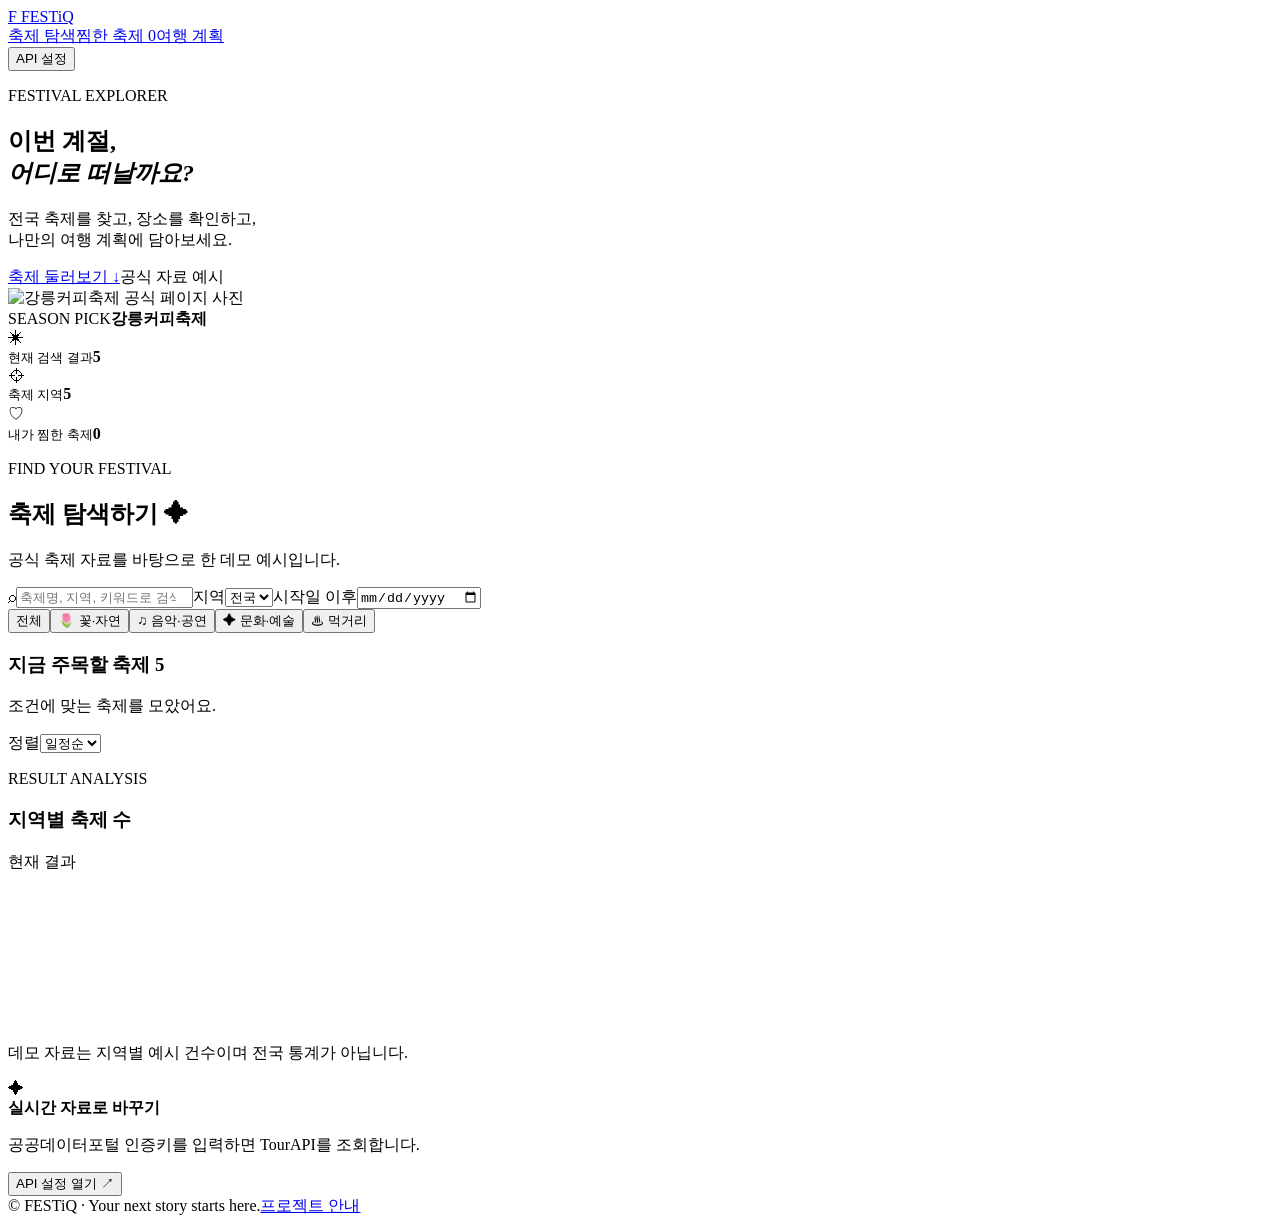
==== index.html @ b72654ea "Add files via upload" ====
<!doctype html>
<html lang="ko">
<head>
  <meta charset="utf-8"><meta name="viewport" content="width=device-width,initial-scale=1">
  <meta name="theme-color" content="#174c3d"><meta name="description" content="한국관광공사 TourAPI로 전국 축제를 찾고 여행 계획을 저장하는 FESTiQ">
  <title>FESTiQ — 축제 탐색</title><link rel="preconnect" href="https://fonts.googleapis.com"><link rel="preconnect" href="https://fonts.gstatic.com" crossorigin>
  <link href="https://fonts.googleapis.com/css2?family=DM+Sans:wght@400;500;600;700&family=Noto+Sans+KR:wght@400;500;600;700;800&display=swap" rel="stylesheet">
  <link rel="stylesheet" href="assets/styles.css"><script src="https://cdn.jsdelivr.net/npm/chart.js@4.4.7/dist/chart.umd.min.js" defer></script><script src="assets/app.js" defer></script>
</head>
<body data-page="explore">
  <header class="topbar"><a class="brand" href="index.html"><span class="brand-mark">F</span> FESTiQ</a><nav><a class="active" href="index.html">축제 탐색</a><a href="favorites.html">찜한 축제 <span class="nav-count" data-fav-count>0</span></a><a href="detail.html#plan">여행 계획</a></nav><button class="menu-button" id="api-open">API 설정</button></header>
  <main class="page-shell">
    <section class="hero"><div><p class="eyebrow">FESTIVAL EXPLORER</p><h1>이번 계절,<br><em>어디로 떠날까요?</em></h1><p class="hero-copy">전국 축제를 찾고, 장소를 확인하고,<br>나만의 여행 계획에 담아보세요.</p><div class="hero-actions"><a class="button button-dark" href="#explore">축제 둘러보기 <span>↓</span></a><span class="mode-pill" id="mode-label">공식 자료 예시</span></div></div><div class="hero-art"><img id="hero-image" src="https://kfescdn.visitkorea.or.kr/kfes/upload/contents/db/eff62395-e989-4993-b5ab-1b1808220401_215.jpg" alt="강릉커피축제 공식 페이지 사진"><div class="hero-caption"><span>SEASON PICK</span><strong id="hero-title">강릉커피축제</strong></div></div></section>
    <section class="stats-row"><article><span class="stat-icon">✳</span><div><small>현재 검색 결과</small><strong id="result-total">5</strong></div></article><article><span class="stat-icon lavender">⌖</span><div><small>축제 지역</small><strong id="region-total">5</strong></div></article><article><span class="stat-icon peach">♡</span><div><small>내가 찜한 축제</small><strong data-fav-count>0</strong></div></article></section>
    <section class="section" id="explore"><div class="section-heading"><div><p class="eyebrow">FIND YOUR FESTIVAL</p><h2>축제 탐색하기 <span class="sparkle">✦</span></h2></div><p id="results-caption">공식 축제 자료를 바탕으로 한 데모 예시입니다.</p></div>
      <div class="filters"><label class="searchbox"><span>⌕</span><input id="search" type="search" placeholder="축제명, 지역, 키워드로 검색" aria-label="축제 검색"></label><label class="selectbox">지역<select id="region"><option value="">전국</option><option>서울</option><option>강원</option><option>부산</option><option>광주</option><option>경기</option></select></label><label class="selectbox">시작일 이후<input id="after-date" type="date" aria-label="시작일 이후"></label><div class="chip-row" id="category-chips"><button class="chip active" data-category="">전체</button><button class="chip" data-category="꽃·자연">🌷 꽃·자연</button><button class="chip" data-category="음악·공연">♫ 음악·공연</button><button class="chip" data-category="문화·예술">✦ 문화·예술</button><button class="chip" data-category="먹거리">♨ 먹거리</button></div></div>
      <div id="status" class="status" hidden></div><div class="content-grid"><div><div class="results-head"><div><h3>지금 주목할 축제 <span class="count-badge" id="visible-count">5</span></h3><p id="filter-caption">조건에 맞는 축제를 모았어요.</p></div><label class="sortbox">정렬<select id="sort"><option value="soon">일정순</option><option value="name">이름순</option><option value="region">지역순</option></select></label></div><div id="festival-grid" class="festival-grid"></div><div class="empty-state" id="empty" hidden><span>⌕</span><h3>조건에 맞는 축제가 없어요</h3><p>검색어나 필터를 바꿔 다시 찾아보세요.</p></div></div><aside class="chart-panel"><div class="panel-heading"><div><p class="eyebrow">RESULT ANALYSIS</p><h3>지역별 축제 수</h3></div><span class="chart-tag">현재 결과</span></div><div class="chart-wrap"><canvas id="region-chart" aria-label="지역별 축제 수 막대 차트"></canvas></div><p class="chart-note" id="chart-note">데모 자료는 지역별 예시 건수이며 전국 통계가 아닙니다.</p><div class="api-callout"><span>✦</span><div><strong>실시간 자료로 바꾸기</strong><p>공공데이터포털 인증키를 입력하면 TourAPI를 조회합니다.</p><button id="api-open-inline" class="text-button">API 설정 열기 ↗</button></div></div></aside></div>
    </section>
  </main>
  <footer><span>© FESTiQ · Your next story starts here.</span><a href="README.md">프로젝트 안내</a></footer>
  <dialog id="api-dialog"><form method="dialog" class="dialog-card"><button class="dialog-close" aria-label="닫기">×</button><p class="eyebrow">TOURAPI SETTINGS</p><h2>실시간 데이터 연결</h2><p>공공데이터포털에서 발급한 일반 인증키(Decoding)를 입력하세요. 키는 이 브라우저에만 저장되며 저장소 파일에는 기록하지 않습니다.</p><label class="api-input">인증키<input id="api-key" type="password" autocomplete="off" placeholder="일반 인증키 입력"></label><div class="dialog-actions"><button class="button button-light" id="demo-mode" value="cancel">데모로 보기</button><button class="button button-dark" id="save-key" value="default">키 저장하고 불러오기</button></div><p class="security-note">GitHub Pages에서는 브라우저 요청에 키가 포함됩니다. 키 노출을 완전히 막아야 한다면 서버리스 프록시가 필요합니다.</p></form></dialog>
</body></html>
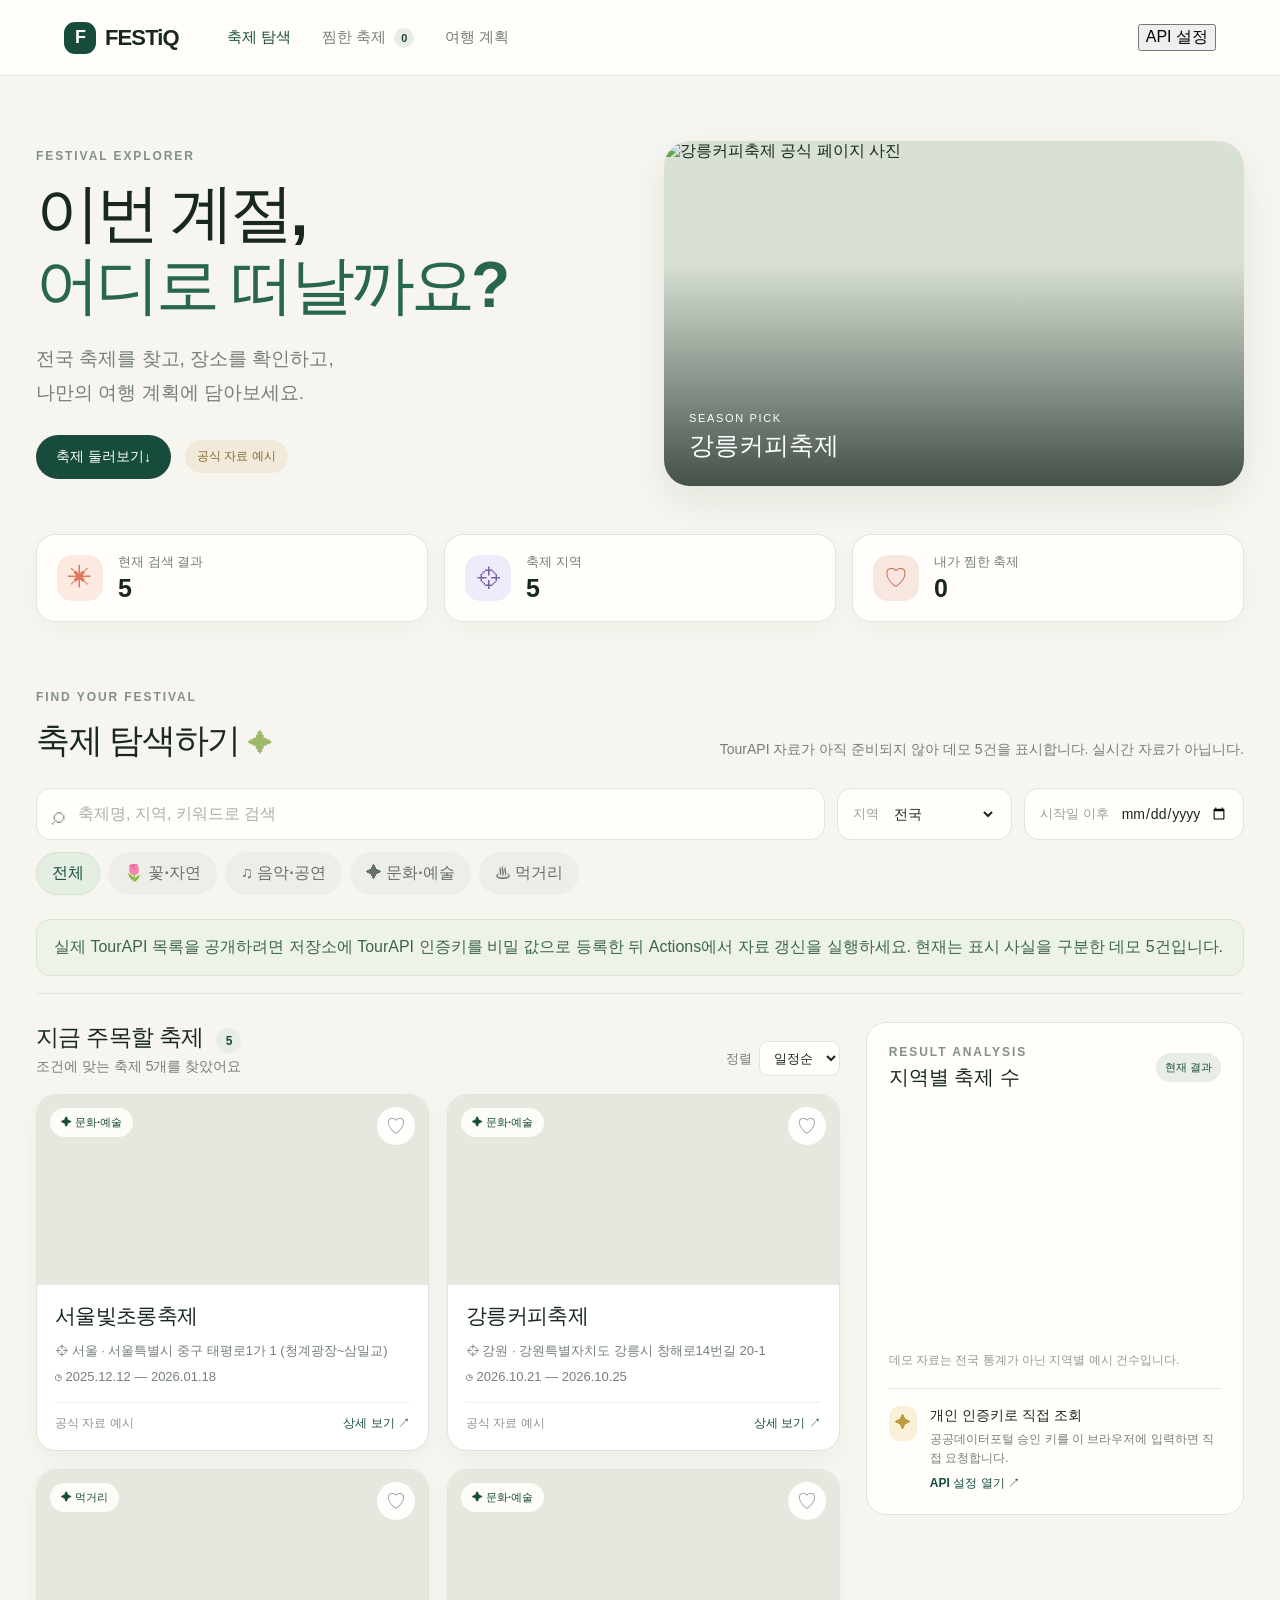
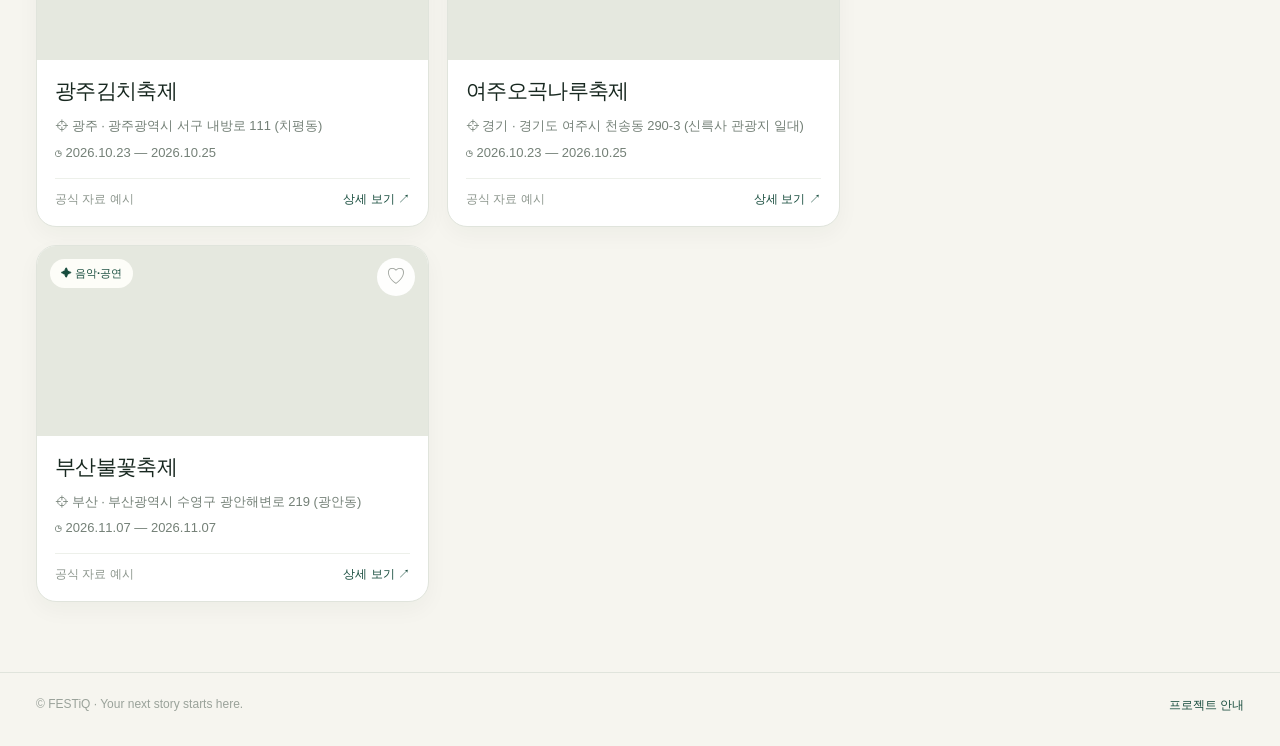
==== commit 0ff00b0f: "Add files via upload" ====
--- a/index.html
+++ b/index.html
@@ -10,13 +10,13 @@
 <body data-page="explore">
   <header class="topbar"><a class="brand" href="index.html"><span class="brand-mark">F</span> FESTiQ</a><nav><a class="active" href="index.html">축제 탐색</a><a href="favorites.html">찜한 축제 <span class="nav-count" data-fav-count>0</span></a><a href="detail.html#plan">여행 계획</a></nav><button class="menu-button" id="api-open">API 설정</button></header>
   <main class="page-shell">
-    <section class="hero"><div><p class="eyebrow">FESTIVAL EXPLORER</p><h1>이번 계절,<br><em>어디로 떠날까요?</em></h1><p class="hero-copy">전국 축제를 찾고, 장소를 확인하고,<br>나만의 여행 계획에 담아보세요.</p><div class="hero-actions"><a class="button button-dark" href="#explore">축제 둘러보기 <span>↓</span></a><span class="mode-pill" id="mode-label">공식 자료 예시</span></div></div><div class="hero-art"><img id="hero-image" src="https://kfescdn.visitkorea.or.kr/kfes/upload/contents/db/eff62395-e989-4993-b5ab-1b1808220401_215.jpg" alt="강릉커피축제 공식 페이지 사진"><div class="hero-caption"><span>SEASON PICK</span><strong id="hero-title">강릉커피축제</strong></div></div></section>
-    <section class="stats-row"><article><span class="stat-icon">✳</span><div><small>현재 검색 결과</small><strong id="result-total">5</strong></div></article><article><span class="stat-icon lavender">⌖</span><div><small>축제 지역</small><strong id="region-total">5</strong></div></article><article><span class="stat-icon peach">♡</span><div><small>내가 찜한 축제</small><strong data-fav-count>0</strong></div></article></section>
-    <section class="section" id="explore"><div class="section-heading"><div><p class="eyebrow">FIND YOUR FESTIVAL</p><h2>축제 탐색하기 <span class="sparkle">✦</span></h2></div><p id="results-caption">공식 축제 자료를 바탕으로 한 데모 예시입니다.</p></div>
+    <section class="hero"><div><p class="eyebrow">FESTIVAL EXPLORER</p><h1>이번 계절,<br><em>어디로 떠날까요?</em></h1><p class="hero-copy">전국 축제를 찾고, 장소를 확인하고,<br>나만의 여행 계획에 담아보세요.</p><div class="hero-actions"><a class="button button-dark" href="#explore">축제 둘러보기 <span>↓</span></a><span class="mode-pill" id="mode-label">TourAPI 자료 확인 중</span></div></div><div class="hero-art"><img id="hero-image" src="https://kfescdn.visitkorea.or.kr/kfes/upload/contents/db/eff62395-e989-4993-b5ab-1b1808220401_215.jpg" alt="강릉커피축제 공식 페이지 사진"><div class="hero-caption"><span>SEASON PICK</span><strong id="hero-title">강릉커피축제</strong></div></div></section>
+    <section class="stats-row"><article><span class="stat-icon">✳</span><div><small>현재 검색 결과</small><strong id="result-total">0</strong></div></article><article><span class="stat-icon lavender">⌖</span><div><small>축제 지역</small><strong id="region-total">0</strong></div></article><article><span class="stat-icon peach">♡</span><div><small>내가 찜한 축제</small><strong data-fav-count>0</strong></div></article></section>
+    <section class="section" id="explore"><div class="section-heading"><div><p class="eyebrow">FIND YOUR FESTIVAL</p><h2>축제 탐색하기 <span class="sparkle">✦</span></h2></div><p id="results-caption">공공데이터포털 TourAPI 자료를 불러오고 있습니다.</p></div>
       <div class="filters"><label class="searchbox"><span>⌕</span><input id="search" type="search" placeholder="축제명, 지역, 키워드로 검색" aria-label="축제 검색"></label><label class="selectbox">지역<select id="region"><option value="">전국</option><option>서울</option><option>강원</option><option>부산</option><option>광주</option><option>경기</option></select></label><label class="selectbox">시작일 이후<input id="after-date" type="date" aria-label="시작일 이후"></label><div class="chip-row" id="category-chips"><button class="chip active" data-category="">전체</button><button class="chip" data-category="꽃·자연">🌷 꽃·자연</button><button class="chip" data-category="음악·공연">♫ 음악·공연</button><button class="chip" data-category="문화·예술">✦ 문화·예술</button><button class="chip" data-category="먹거리">♨ 먹거리</button></div></div>
-      <div id="status" class="status" hidden></div><div class="content-grid"><div><div class="results-head"><div><h3>지금 주목할 축제 <span class="count-badge" id="visible-count">5</span></h3><p id="filter-caption">조건에 맞는 축제를 모았어요.</p></div><label class="sortbox">정렬<select id="sort"><option value="soon">일정순</option><option value="name">이름순</option><option value="region">지역순</option></select></label></div><div id="festival-grid" class="festival-grid"></div><div class="empty-state" id="empty" hidden><span>⌕</span><h3>조건에 맞는 축제가 없어요</h3><p>검색어나 필터를 바꿔 다시 찾아보세요.</p></div></div><aside class="chart-panel"><div class="panel-heading"><div><p class="eyebrow">RESULT ANALYSIS</p><h3>지역별 축제 수</h3></div><span class="chart-tag">현재 결과</span></div><div class="chart-wrap"><canvas id="region-chart" aria-label="지역별 축제 수 막대 차트"></canvas></div><p class="chart-note" id="chart-note">데모 자료는 지역별 예시 건수이며 전국 통계가 아닙니다.</p><div class="api-callout"><span>✦</span><div><strong>실시간 자료로 바꾸기</strong><p>공공데이터포털 인증키를 입력하면 TourAPI를 조회합니다.</p><button id="api-open-inline" class="text-button">API 설정 열기 ↗</button></div></div></aside></div>
+      <div id="status" class="status" hidden></div><div class="content-grid"><div><div class="results-head"><div><h3>지금 주목할 축제 <span class="count-badge" id="visible-count">0</span></h3><p id="filter-caption">조건에 맞는 축제를 모았어요.</p></div><label class="sortbox">정렬<select id="sort"><option value="soon">일정순</option><option value="name">이름순</option><option value="region">지역순</option></select></label></div><div id="festival-grid" class="festival-grid"></div><div class="empty-state" id="empty" hidden><span>⌕</span><h3>조건에 맞는 축제가 없어요</h3><p>검색어나 필터를 바꿔 다시 찾아보세요.</p></div></div><aside class="chart-panel"><div class="panel-heading"><div><p class="eyebrow">RESULT ANALYSIS</p><h3>지역별 축제 수</h3></div><span class="chart-tag">현재 결과</span></div><div class="chart-wrap"><canvas id="region-chart" aria-label="지역별 축제 수 막대 차트"></canvas></div><p class="chart-note" id="chart-note">TourAPI 자료를 불러오는 중입니다.</p><div class="api-callout"><span>✦</span><div><strong>개인 인증키로 직접 조회</strong><p>공공데이터포털 승인 키를 이 브라우저에 입력하면 직접 요청합니다.</p><button id="api-open-inline" class="text-button">API 설정 열기 ↗</button></div></div></aside></div>
     </section>
   </main>
   <footer><span>© FESTiQ · Your next story starts here.</span><a href="README.md">프로젝트 안내</a></footer>
-  <dialog id="api-dialog"><form method="dialog" class="dialog-card"><button class="dialog-close" aria-label="닫기">×</button><p class="eyebrow">TOURAPI SETTINGS</p><h2>실시간 데이터 연결</h2><p>공공데이터포털에서 발급한 일반 인증키(Decoding)를 입력하세요. 키는 이 브라우저에만 저장되며 저장소 파일에는 기록하지 않습니다.</p><label class="api-input">인증키<input id="api-key" type="password" autocomplete="off" placeholder="일반 인증키 입력"></label><div class="dialog-actions"><button class="button button-light" id="demo-mode" value="cancel">데모로 보기</button><button class="button button-dark" id="save-key" value="default">키 저장하고 불러오기</button></div><p class="security-note">GitHub Pages에서는 브라우저 요청에 키가 포함됩니다. 키 노출을 완전히 막아야 한다면 서버리스 프록시가 필요합니다.</p></form></dialog>
+  <dialog id="api-dialog"><form method="dialog" class="dialog-card"><button class="dialog-close" aria-label="닫기">×</button><p class="eyebrow">TOURAPI SETTINGS</p><h2>내 브라우저에서 직접 조회</h2><p>공개 사이트의 기본 목록은 GitHub Actions가 갱신한 TourAPI 자료를 사용합니다. 개인 인증키를 아래 입력란에 저장하면 이 브라우저가 TourAPI를 직접 요청합니다.</p><label class="api-input">인증키<input id="api-key" type="password" autocomplete="off" placeholder="일반 인증키 (Decoding) 입력"></label><div class="dialog-actions"><button class="button button-light" id="demo-mode" value="cancel">데모로 보기</button><button class="button button-dark" id="save-key" value="default">키 저장하고 불러오기</button></div><p class="security-note">키는 이 브라우저에 저장되고 요청에 포함됩니다. 저장소 소스 파일에 입력하지 마세요.</p></form></dialog>
 </body></html>
--- a/assets/styles.css
+++ b/assets/styles.css
@@ -0,0 +1,3 @@
+:root{--green:#174c3d;--green2:#286650;--ink:#182820;--muted:#748077;--cream:#f6f5ef;--paper:#fffefa;--line:#e0e4dc;--coral:#dc795e;--sage:#e8eee5;--shadow:0 16px 38px rgba(28,53,39,.08);font-family:"DM Sans","Noto Sans KR",sans-serif;color:var(--ink);font-synthesis:none}*{box-sizing:border-box}html{scroll-behavior:smooth}body{margin:0;background:var(--cream);font-size:16px}a{color:inherit;text-decoration:none}button,input,select{font:inherit}.topbar{height:76px;padding:0 max(calc((100vw - 1280px)/2),5vw);display:flex;align-items:center;gap:48px;border-bottom:1px solid var(--line);background:rgba(255,254,250,.94);position:sticky;top:0;z-index:10}.brand{font-size:22px;font-weight:800;letter-spacing:-.04em;display:flex;align-items:center;gap:9px}.brand-mark{display:grid;place-items:center;width:32px;height:32px;border-radius:11px;background:var(--green);color:white;font-size:18px}.topbar nav{display:flex;align-items:center;gap:31px;flex:1}.topbar nav a{font-size:15px;color:var(--muted);font-weight:600}.topbar nav a.active,.topbar nav a:hover{color:var(--green)}.nav-count{display:inline-grid;place-items:center;min-width:20px;height:20px;padding:0 5px;border-radius:99px;background:var(--sage);color:var(--green);font-size:11px;margin-left:4px}.page-shell{max-width:1280px;margin:auto;padding:0 36px}.hero{display:grid;grid-template-columns:1fr 1fr;gap:48px;align-items:center;padding:65px 0 38px}.eyebrow{font-size:12px;font-weight:800;letter-spacing:.16em;color:#819185;margin:0 0 14px}.hero h1,.page-intro h1{font-size:clamp(42px,5vw,66px);line-height:1.13;letter-spacing:-.06em;margin:0;color:var(--ink)}.hero h1 em{font-style:normal;color:var(--green2)}.hero-copy{font-size:19px;line-height:1.8;color:var(--muted);margin:21px 0 24px}.hero-actions{display:flex;align-items:center;gap:14px}.button{display:inline-flex;align-items:center;justify-content:center;border:0;border-radius:999px;padding:13px 20px;font-size:14px;font-weight:700;cursor:pointer;transition:.2s}.button:hover{transform:translateY(-1px)}.button-dark{background:var(--green);color:white}.button-light{background:white;border:1px solid var(--line);color:var(--green)}.button.small{padding:10px 17px;font-size:13px}.mode-pill,.chart-tag{border-radius:99px;background:#f2ead8;color:#816a34;padding:8px 12px;font-size:12px;font-weight:700}.hero-art{height:345px;border-radius:26px;overflow:hidden;position:relative;background:#d9e1d5;box-shadow:var(--shadow)}.hero-art:after{content:"";position:absolute;inset:35% 0 0;background:linear-gradient(transparent,rgba(10,25,18,.72))}.hero-art img{width:100%;height:100%;object-fit:cover}.hero-caption{position:absolute;z-index:1;bottom:24px;left:25px;color:white;display:grid;gap:5px}.hero-caption span{font-size:11px;letter-spacing:.15em}.hero-caption strong{font-size:25px}.stats-row{display:grid;grid-template-columns:repeat(3,1fr);gap:16px;margin:10px 0 68px}.stats-row article{background:var(--paper);border:1px solid var(--line);border-radius:19px;padding:18px 20px;display:flex;align-items:center;gap:15px;box-shadow:0 7px 22px rgba(30,48,32,.03)}.stat-icon{width:46px;height:46px;display:grid;place-items:center;background:#fce9df;color:var(--coral);border-radius:15px;font-size:24px}.stat-icon.lavender{background:#eeebfa;color:#7662a4}.stat-icon.peach{background:#f8e7e0;color:#cb6c55}.stats-row small{display:block;color:var(--muted);font-size:13px}.stats-row strong{font-size:25px;display:block;margin-top:3px}.section{padding-bottom:70px}.section-heading{display:flex;align-items:end;justify-content:space-between;margin-bottom:24px}.section-heading h2{font-size:34px;margin:0;letter-spacing:-.04em}.sparkle{color:#9db869;font-size:25px}.section-heading>p{color:var(--muted);font-size:14px;margin:0 0 5px}.filters{display:grid;grid-template-columns:minmax(230px,1fr) 175px 220px;gap:12px;margin-bottom:24px}.searchbox,.selectbox{height:52px;background:var(--paper);border:1px solid var(--line);border-radius:14px;display:flex;align-items:center;padding:0 15px;color:#9aa39b;gap:11px}.searchbox span{font-size:25px}.searchbox input,.selectbox select,.selectbox input{border:0;outline:0;background:transparent;width:100%;color:var(--ink);min-width:0}.searchbox input::placeholder{color:#aab1a9}.selectbox{font-size:13px;white-space:nowrap}.selectbox select,.selectbox input{font-size:14px}.chip-row{grid-column:1/-1;display:flex;gap:8px;flex-wrap:wrap}.chip{background:#eeeee8;border:1px solid transparent;border-radius:99px;padding:10px 15px;color:#667169;font-weight:600;cursor:pointer}.chip.active{background:#e5eee3;border-color:#d2e1d0;color:var(--green)}.content-grid{display:grid;grid-template-columns:minmax(0,1.7fr) minmax(280px,.8fr);gap:26px;border-top:1px solid var(--line);padding-top:28px}.results-head{display:flex;justify-content:space-between;align-items:end;margin-bottom:18px}.results-head h3{font-size:23px;margin:0 0 5px;letter-spacing:-.03em}.results-head p{margin:0;color:var(--muted);font-size:14px}.count-badge{display:inline-grid;place-items:center;min-width:25px;height:25px;background:#e8eee5;color:var(--green);border-radius:50%;font-size:12px;margin-left:7px}.sortbox{color:var(--muted);font-size:13px}.sortbox select{border:1px solid var(--line);padding:8px 10px;border-radius:9px;background:var(--paper);margin-left:7px;color:var(--ink)}.festival-grid{display:grid;grid-template-columns:repeat(2,minmax(0,1fr));gap:18px}.festival-card{overflow:hidden;border:1px solid var(--line);background:white;border-radius:20px;box-shadow:0 8px 22px rgba(36,50,38,.04);transition:.2s}.festival-card:hover{transform:translateY(-3px);box-shadow:var(--shadow)}.card-photo{height:190px;position:relative;background:#e5e8df;overflow:hidden}.card-photo img{width:100%;height:100%;object-fit:cover}.badge{position:absolute;top:13px;left:13px;background:rgba(255,254,250,.94);padding:7px 11px;border-radius:99px;font-size:11px;color:var(--green);font-weight:700}.heart{position:absolute;right:13px;top:12px;border:0;border-radius:50%;width:38px;height:38px;background:rgba(255,255,255,.95);font-size:20px;color:#9a9f98;cursor:pointer}.heart.is-favorite{color:var(--coral)}.card-body{padding:17px 18px 18px}.card-body h3{font-size:21px;margin:0 0 10px;letter-spacing:-.03em}.card-meta{color:var(--muted);font-size:13px;line-height:1.7;margin:4px 0}.card-footer{border-top:1px solid #edf0ea;margin-top:14px;padding-top:12px;display:flex;justify-content:space-between;align-items:center;color:#8b958c;font-size:12px}.card-footer a{color:var(--green);font-weight:700}.chart-panel{background:var(--paper);border:1px solid var(--line);border-radius:20px;padding:22px;height:max-content;position:sticky;top:95px}.panel-heading{display:flex;justify-content:space-between;align-items:center}.panel-heading .eyebrow{margin-bottom:5px}.panel-heading h3{margin:0;font-size:20px}.chart-tag{font-size:11px;padding:7px 9px;background:var(--sage);color:var(--green)}.chart-wrap{height:230px;margin:18px 0 8px}.chart-note{font-size:12px;color:#939b93;line-height:1.6}.api-callout{display:flex;gap:13px;border-top:1px solid var(--line);padding-top:17px;margin-top:18px}.api-callout>span{display:grid;place-items:center;border-radius:11px;width:35px;height:35px;background:#f8f0d8;color:#bd9b40}.api-callout strong{font-size:14px}.api-callout p{font-size:12px;line-height:1.6;color:var(--muted);margin:5px 0}.text-button{background:none;border:0;padding:0;color:var(--green);font-weight:700;font-size:12px;cursor:pointer}.page-intro{padding:70px 0 38px}.page-intro h1{font-size:48px}.page-intro>p:last-child{font-size:17px;color:var(--muted);margin:14px 0 0}.empty-state{text-align:center;padding:65px 18px;background:var(--paper);border:1px dashed #d9dfd5;border-radius:20px;color:var(--muted)}.empty-state>span{font-size:38px;color:#9db49e}.empty-state h3{color:var(--ink);font-size:22px;margin:12px 0 5px}.empty-state p{margin:0 0 20px}.status{border-radius:14px;padding:15px 17px;margin:17px 0;background:#eef3e9;border:1px solid #d8e5d0;color:#3a6548;line-height:1.55}.status.error{background:#fff1ec;border-color:#f1d3c7;color:#9b4938}.status.loading{background:#f2f1ea;border-color:#e5e1d3;color:#766a4b}.detail-hero{display:grid;grid-template-columns:1.1fr .9fr;gap:35px;padding:42px 0 32px}.detail-photo{width:100%;height:410px;border-radius:24px;object-fit:cover;background:#e5e8df}.detail-copy{padding:20px 0}.detail-copy h1{font-size:44px;line-height:1.2;margin:12px 0;letter-spacing:-.05em}.detail-copy p{color:var(--muted);line-height:1.8}.detail-address{padding:16px 0;border-top:1px solid var(--line);border-bottom:1px solid var(--line);margin:18px 0}.detail-actions{display:flex;gap:9px;flex-wrap:wrap}.detail-lower{display:grid;grid-template-columns:1fr 1fr;gap:22px;padding:10px 0 70px}.info-panel{background:white;border:1px solid var(--line);border-radius:20px;padding:24px}.info-panel h2{font-size:23px;margin:0 0 17px}.overview{white-space:pre-line;color:#5e6c63;line-height:1.9}.real-map-frame{height:260px;border-radius:14px;overflow:hidden;background:#e9efe5}.real-map-frame iframe{border:0;width:100%;height:100%}.map-attribution{display:block;text-align:right;color:#9aa39b;font-size:11px;margin-top:7px}.map-link{color:var(--green);font-weight:700;font-size:13px;display:inline-block;margin-top:12px}.plan-panel{grid-column:1/-1}.plan-list{list-style:none;padding:0;margin:0;display:grid;gap:8px}.plan-item{display:flex;align-items:center;gap:12px;background:#f7f7f1;padding:12px;border-radius:12px}.plan-number{width:28px;height:28px;border-radius:9px;background:#e5eee3;color:var(--green);display:grid;place-items:center;font-weight:700}.plan-item a{flex:1;font-weight:700}.plan-item button{border:0;background:transparent;cursor:pointer;color:#768278;font-size:16px}.plan-controls{display:flex;gap:8px;margin-top:15px}.dialog-card{width:min(520px,calc(100vw - 30px));border:0;border-radius:22px;padding:30px;background:var(--paper);color:var(--ink);box-shadow:0 30px 90px #10251d55}.dialog-card::backdrop{background:#13251d77;backdrop-filter:blur(3px)}.dialog-card h2{font-size:28px;margin:0 0 10px}.dialog-card>p:not(.eyebrow){font-size:14px;line-height:1.75;color:var(--muted)}.dialog-close{float:right;border:0;background:transparent;font-size:28px;color:#859087;cursor:pointer}.api-input{display:grid;gap:8px;margin:20px 0;font-size:13px;font-weight:700}.api-input input{height:48px;border:1px solid var(--line);border-radius:11px;padding:0 13px;outline-color:var(--green)}.dialog-actions{display:flex;gap:9px;justify-content:end}.security-note{font-size:11px!important;margin-top:17px!important}footer{max-width:1280px;margin:auto;padding:24px 36px 32px;border-top:1px solid var(--line);display:flex;justify-content:space-between;color:#9aa29a;font-size:12px}footer a{color:var(--green)}
+@media(max-width:940px){.topbar{gap:23px;padding:0 22px}.topbar nav{gap:16px}.page-shell{padding:0 22px}.hero{gap:25px}.content-grid{grid-template-columns:1fr}.chart-panel{position:static}.chart-wrap{height:200px}.detail-hero{grid-template-columns:1fr 1fr}.detail-photo{height:360px}}
+@media(max-width:680px){body{font-size:15px}.topbar{height:auto;min-height:68px;padding:12px 17px;gap:10px;flex-wrap:wrap}.brand{font-size:19px}.topbar nav{order:3;width:100%;justify-content:space-between;gap:7px;padding-top:8px;border-top:1px solid var(--line)}.topbar nav a{font-size:12px}.topbar>.button,.topbar>.menu-button{margin-left:auto}.page-shell{padding:0 17px}.hero{grid-template-columns:1fr;padding:42px 0 28px;gap:22px}.hero h1{font-size:47px}.hero-copy{font-size:16px}.hero-art{height:255px}.stats-row{gap:8px;margin-bottom:46px}.stats-row article{padding:13px 10px;gap:8px;border-radius:14px}.stat-icon{width:36px;height:36px;border-radius:12px;font-size:19px}.stats-row small{font-size:10px}.stats-row strong{font-size:21px}.section-heading{display:block}.section-heading h2{font-size:29px}.section-heading>p{margin-top:9px}.filters{grid-template-columns:1fr 1fr;gap:8px}.searchbox{grid-column:1/-1}.selectbox{height:46px;padding:0 10px;font-size:11px}.selectbox select,.selectbox input{font-size:12px}.chip-row{gap:6px}.chip{font-size:11px;padding:9px 11px}.content-grid{padding-top:20px}.results-head h3{font-size:20px}.results-head p{font-size:12px}.sortbox{font-size:11px}.sortbox select{font-size:11px}.festival-grid{grid-template-columns:1fr;gap:13px}.card-photo{height:205px}.card-body h3{font-size:20px}.chart-panel{padding:18px}.page-intro{padding:45px 0 25px}.page-intro h1{font-size:40px}.page-intro>p:last-child{font-size:15px}.detail-hero{grid-template-columns:1fr;padding-top:24px;gap:8px}.detail-photo{height:265px;border-radius:18px}.detail-copy{padding:13px 0}.detail-copy h1{font-size:35px}.detail-lower{grid-template-columns:1fr;padding-bottom:45px}.plan-panel{grid-column:auto}.info-panel{padding:19px}.real-map-frame{height:235px}.dialog-actions{flex-direction:column-reverse}.dialog-actions .button{width:100%}footer{padding:20px 17px;gap:15px;flex-wrap:wrap}}
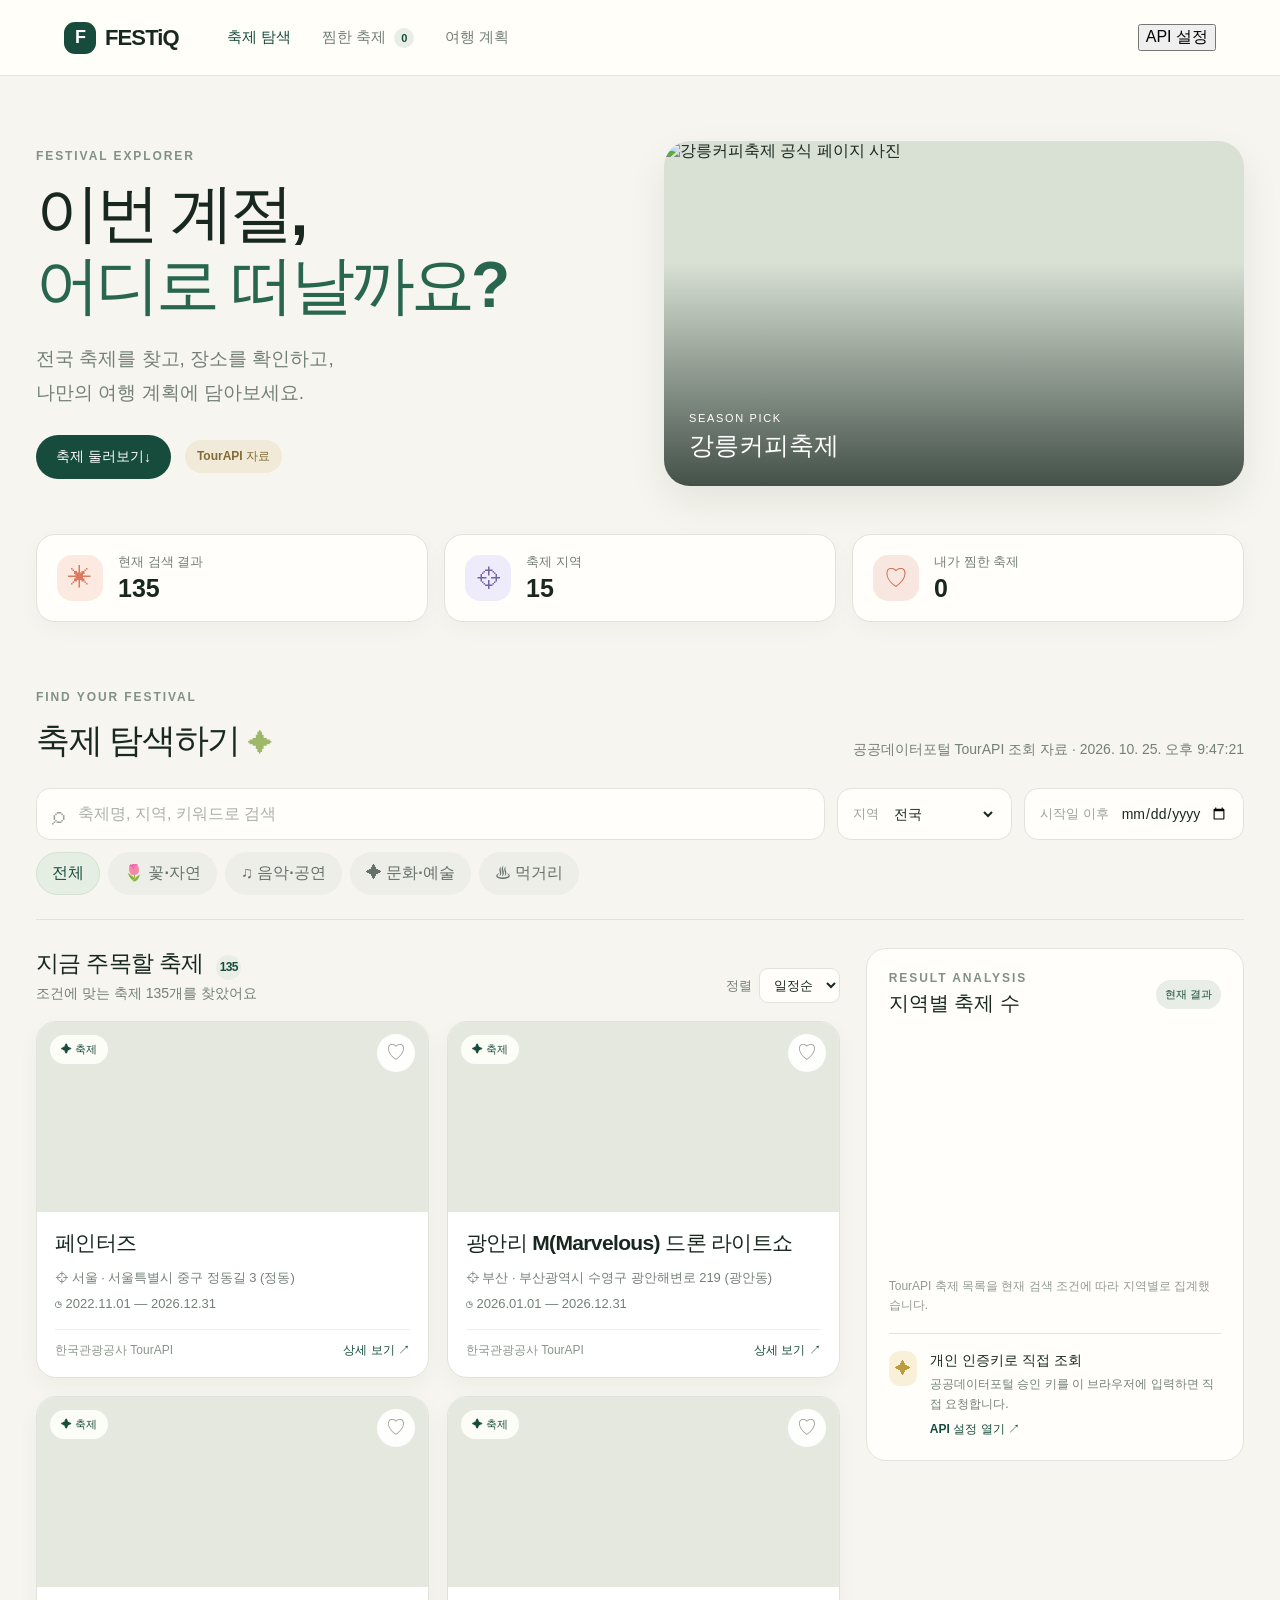
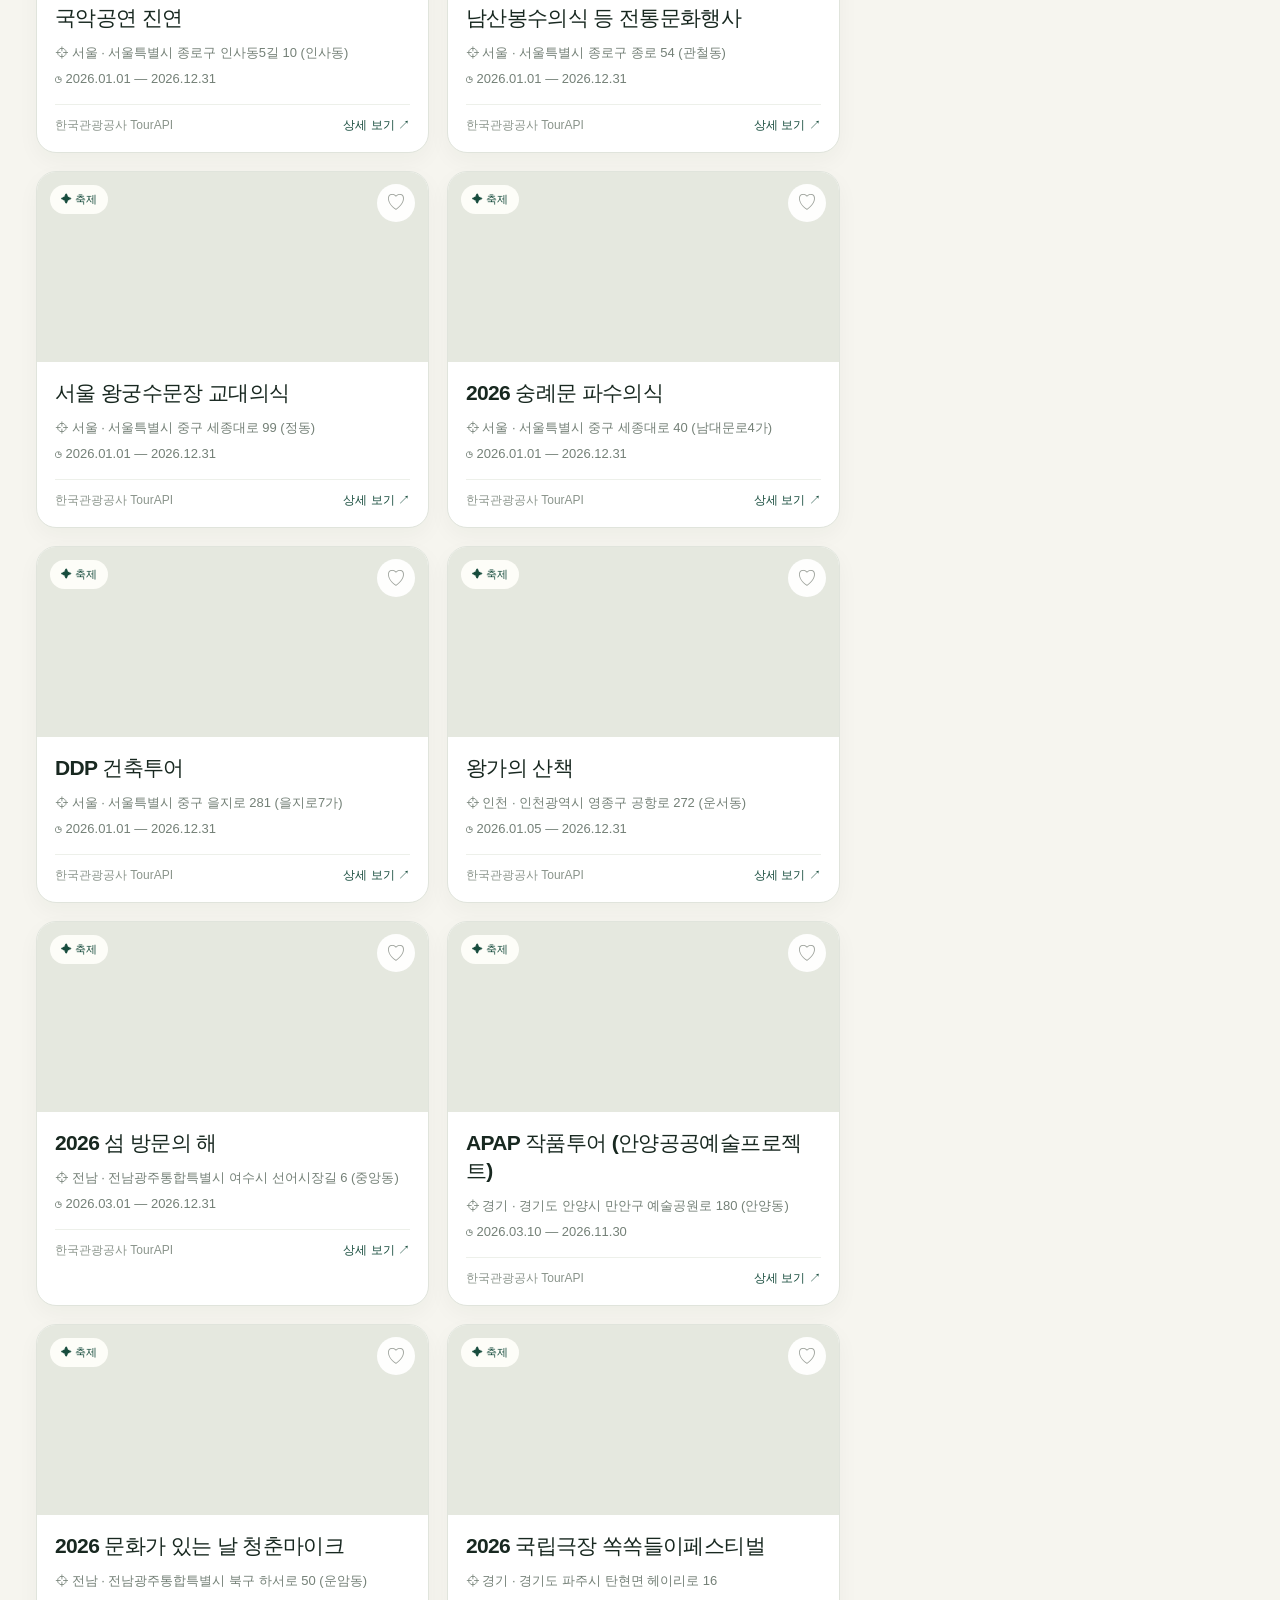
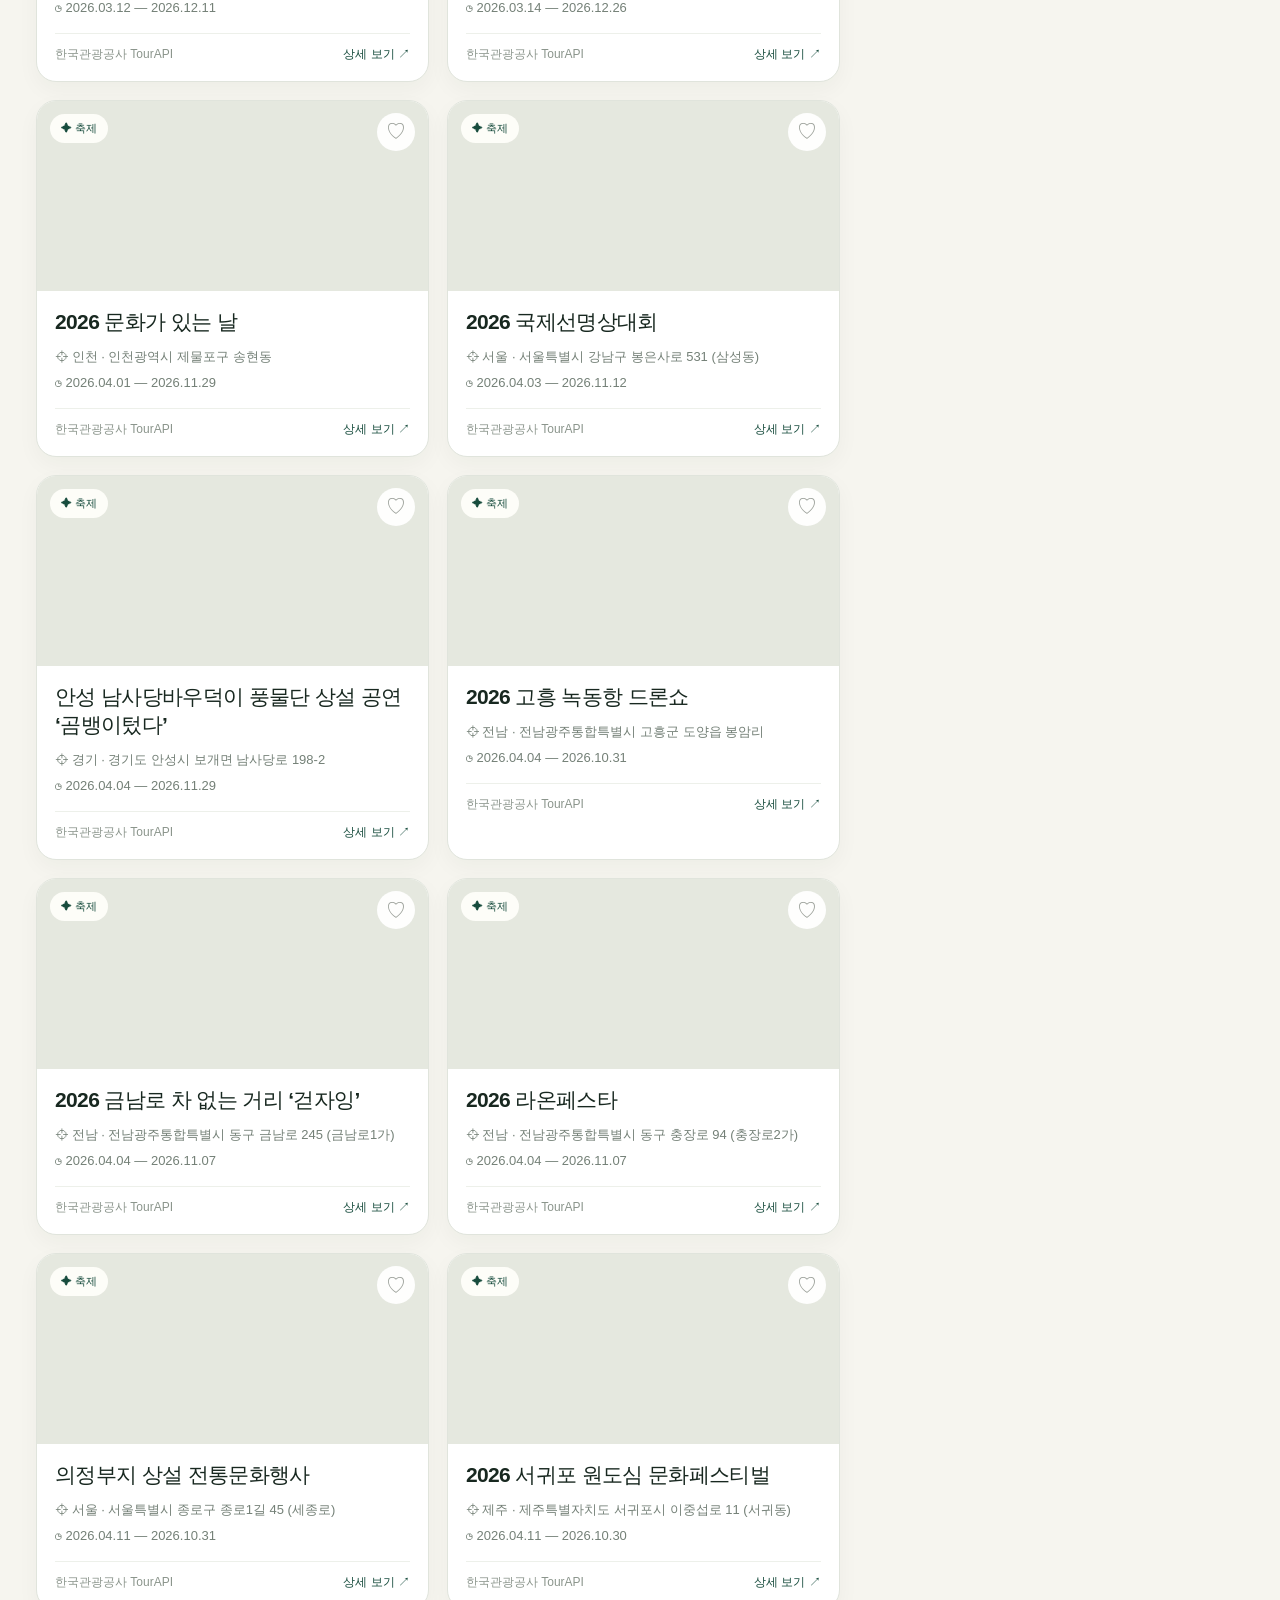
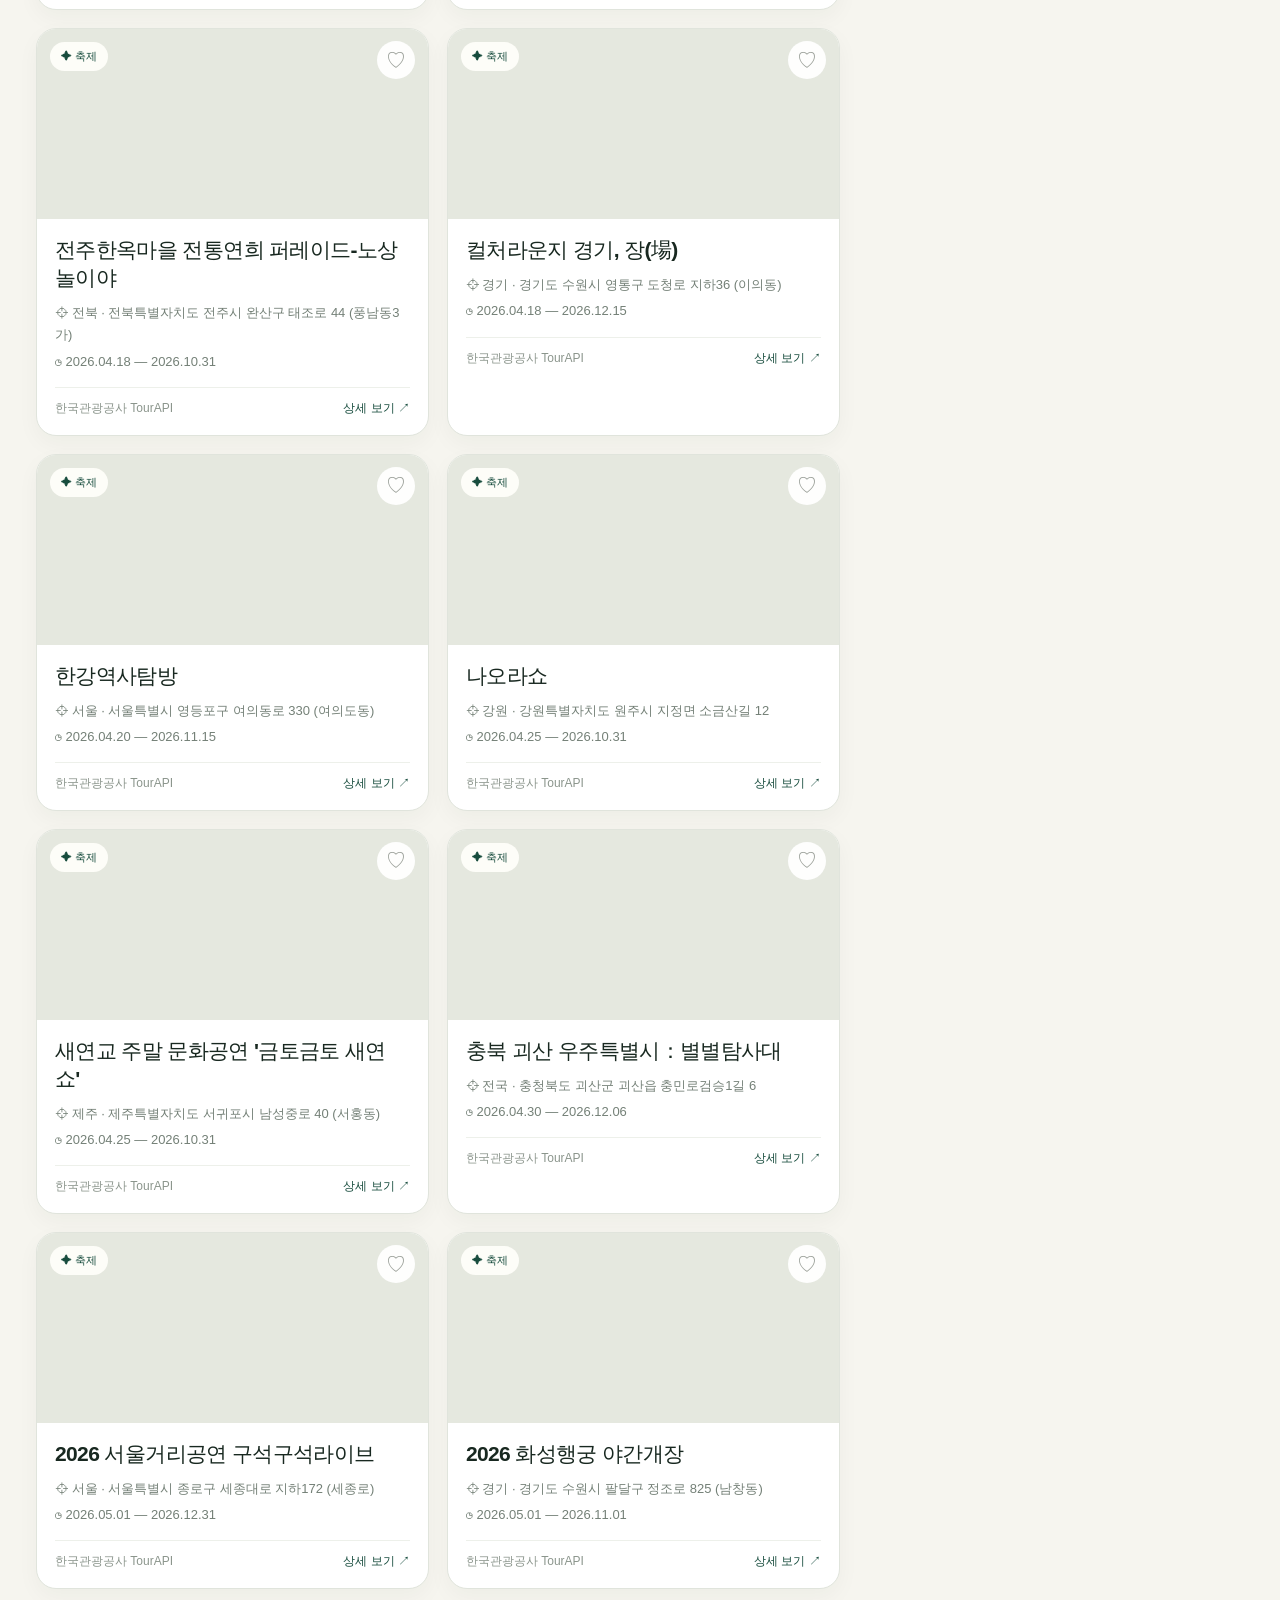
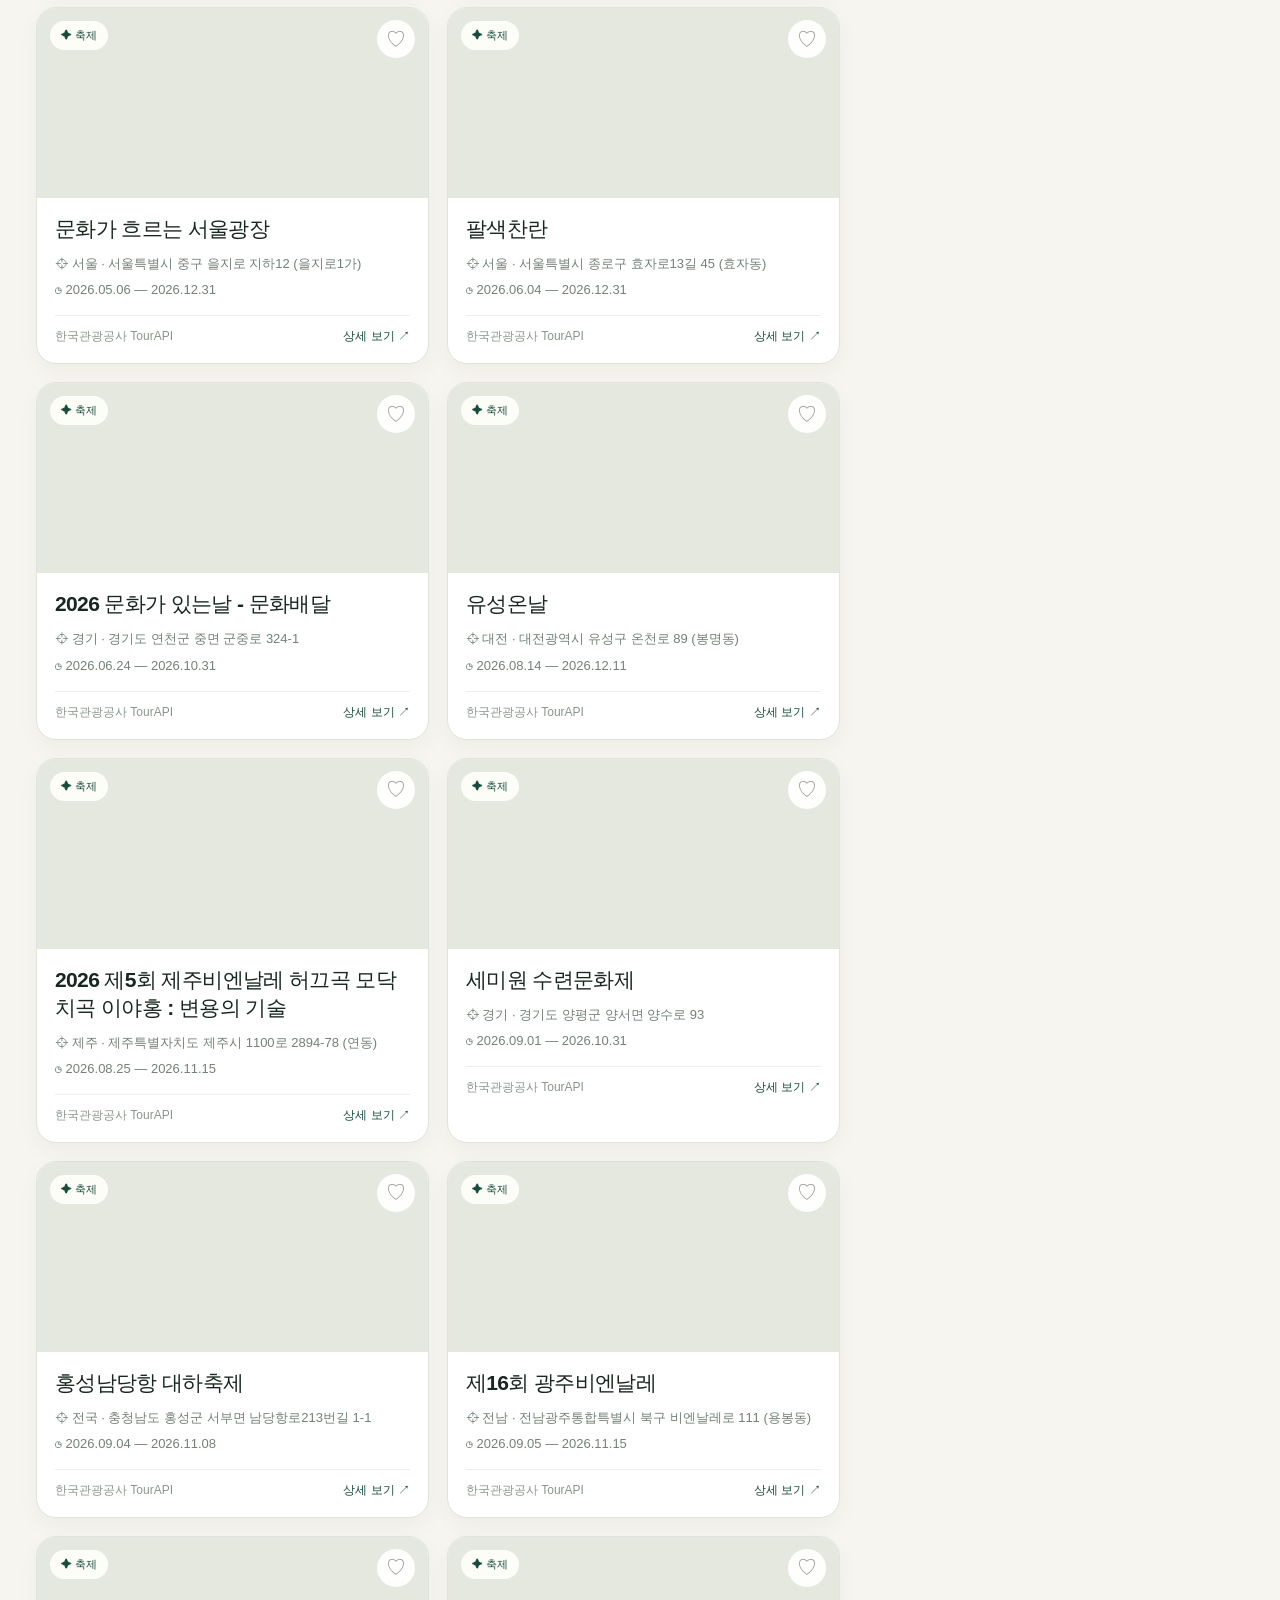
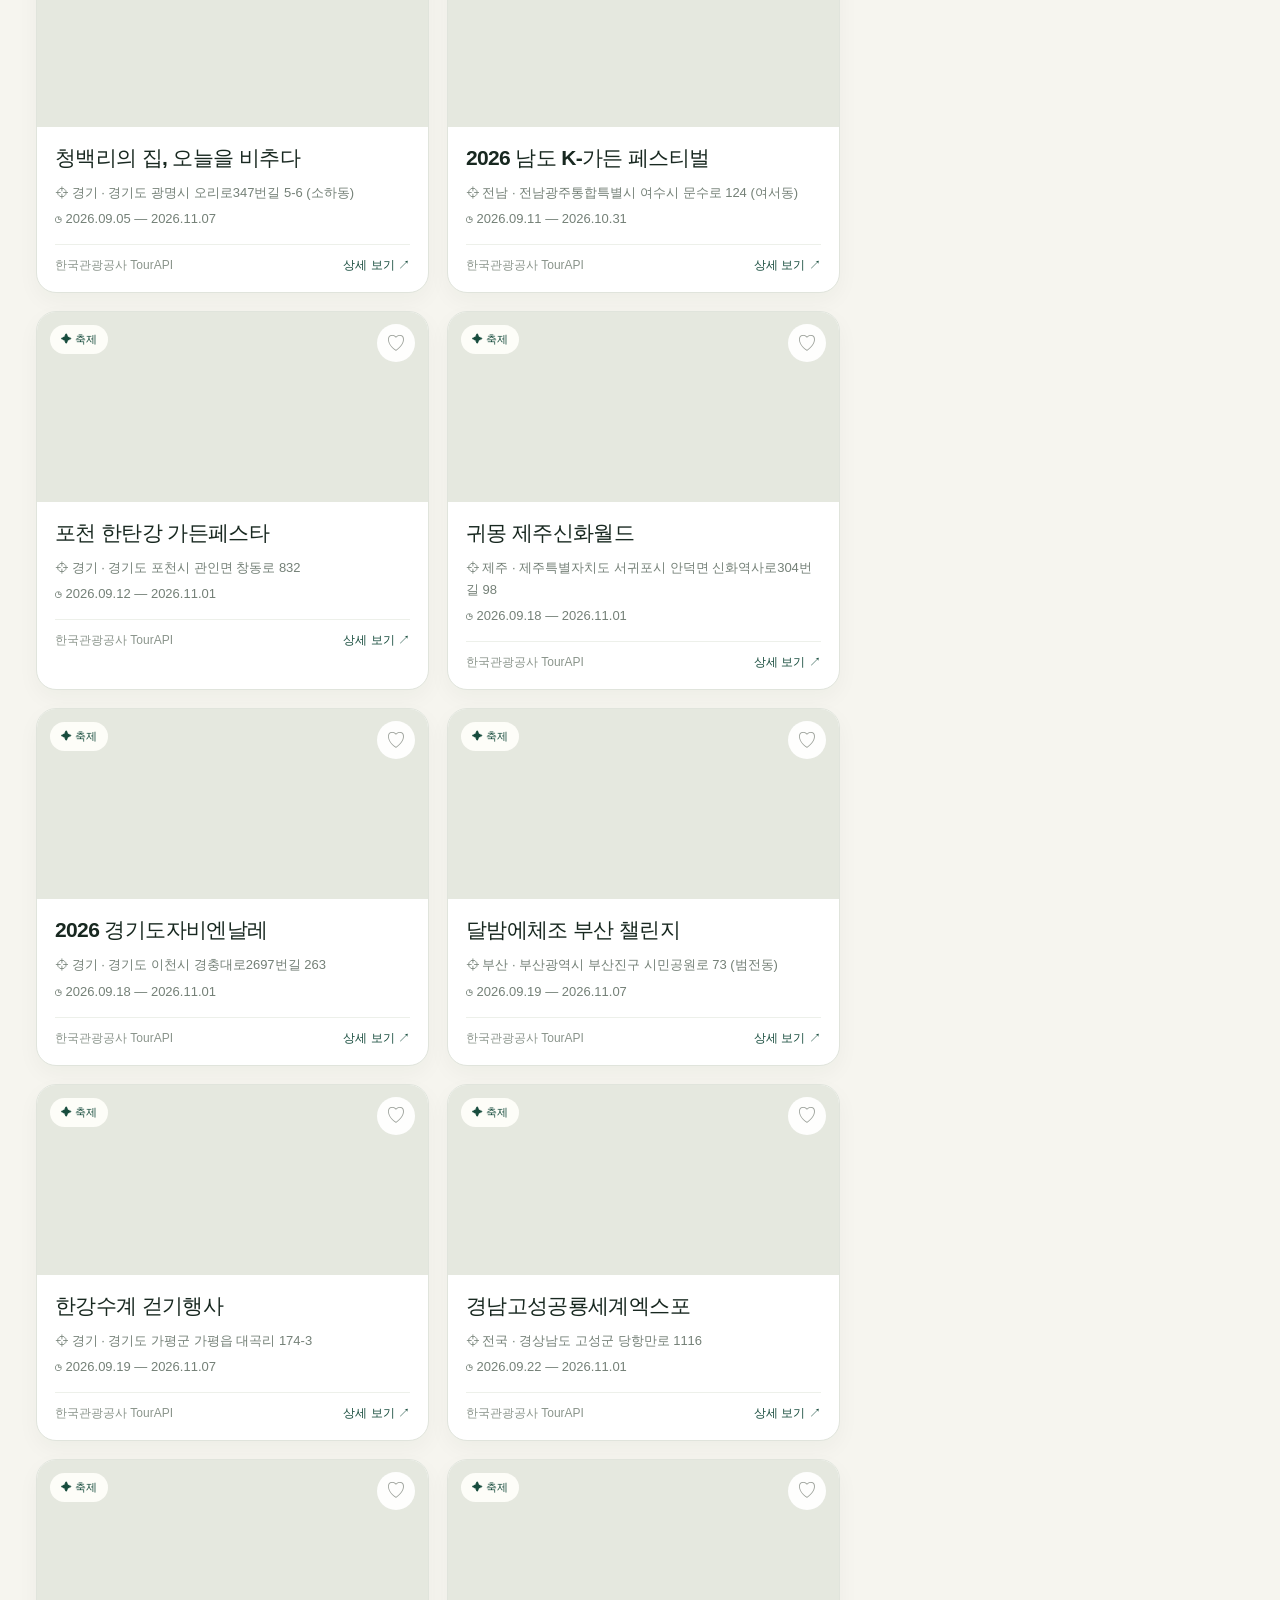
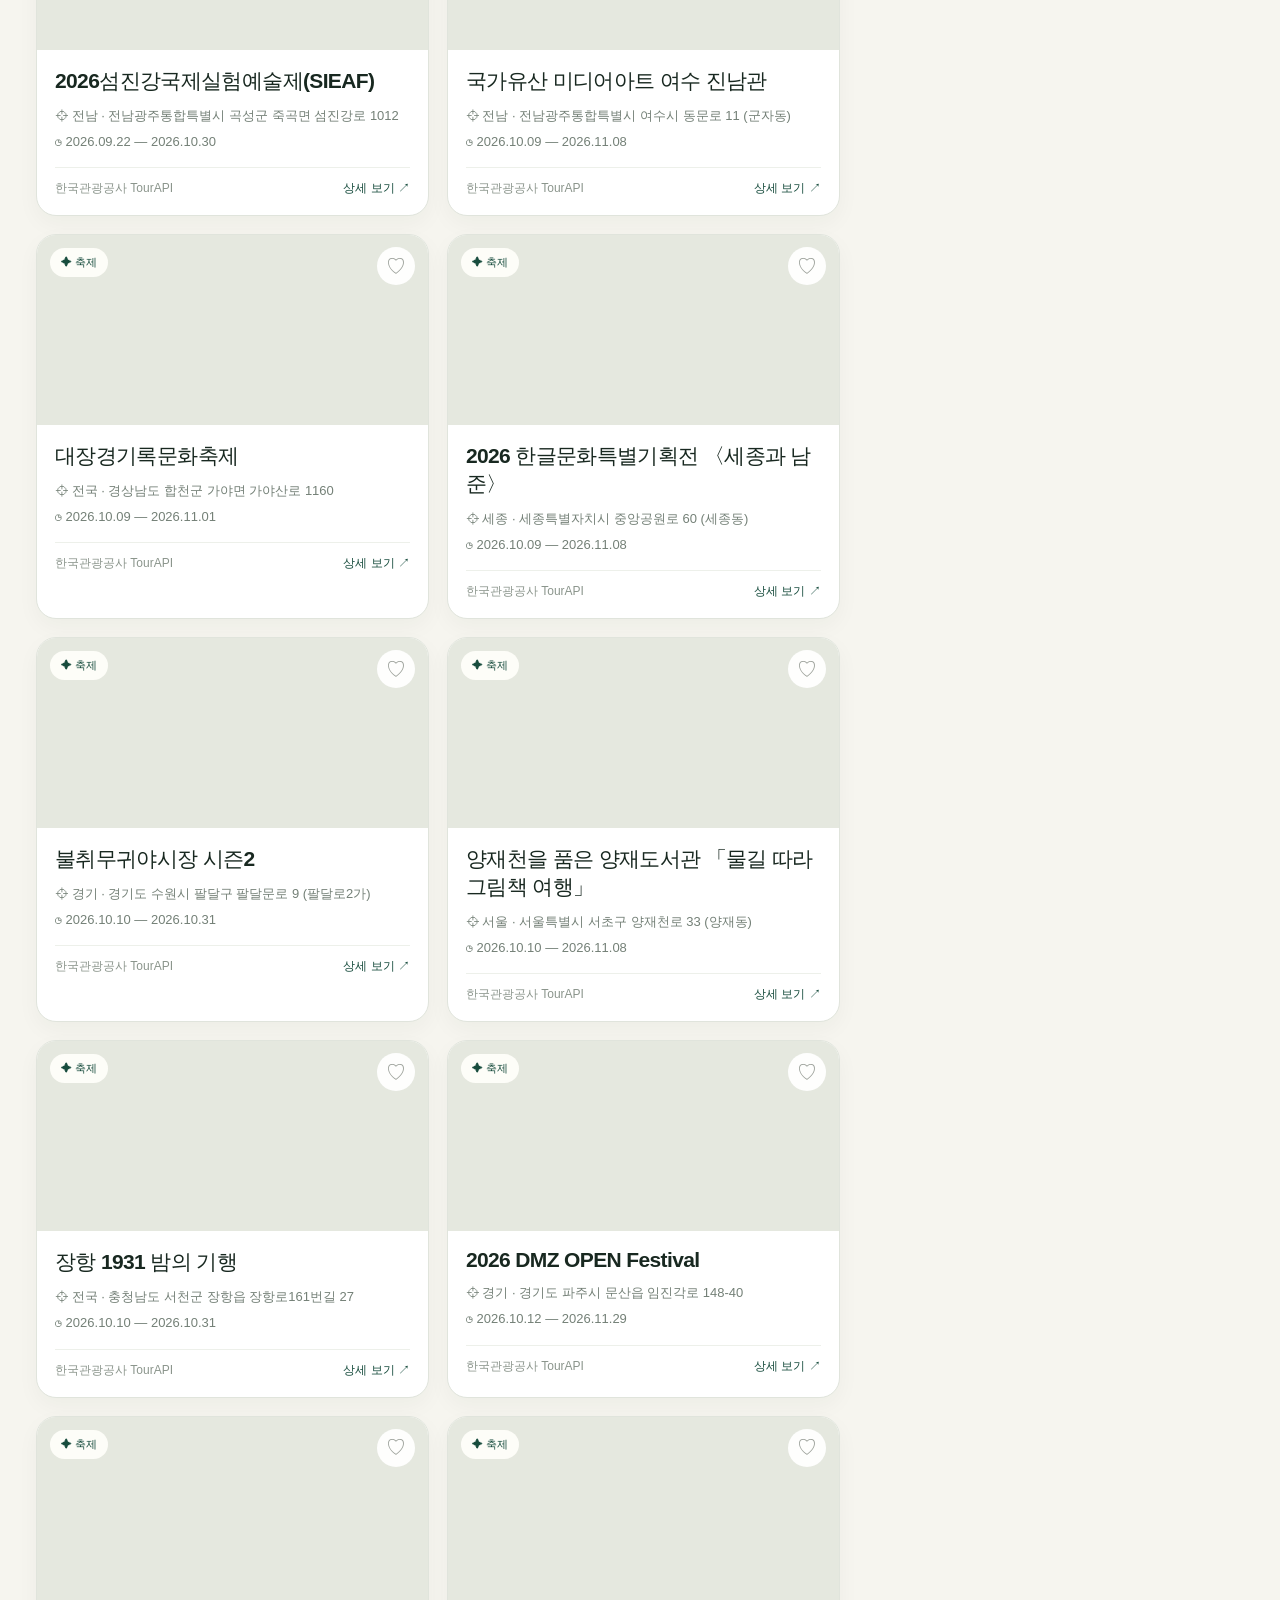
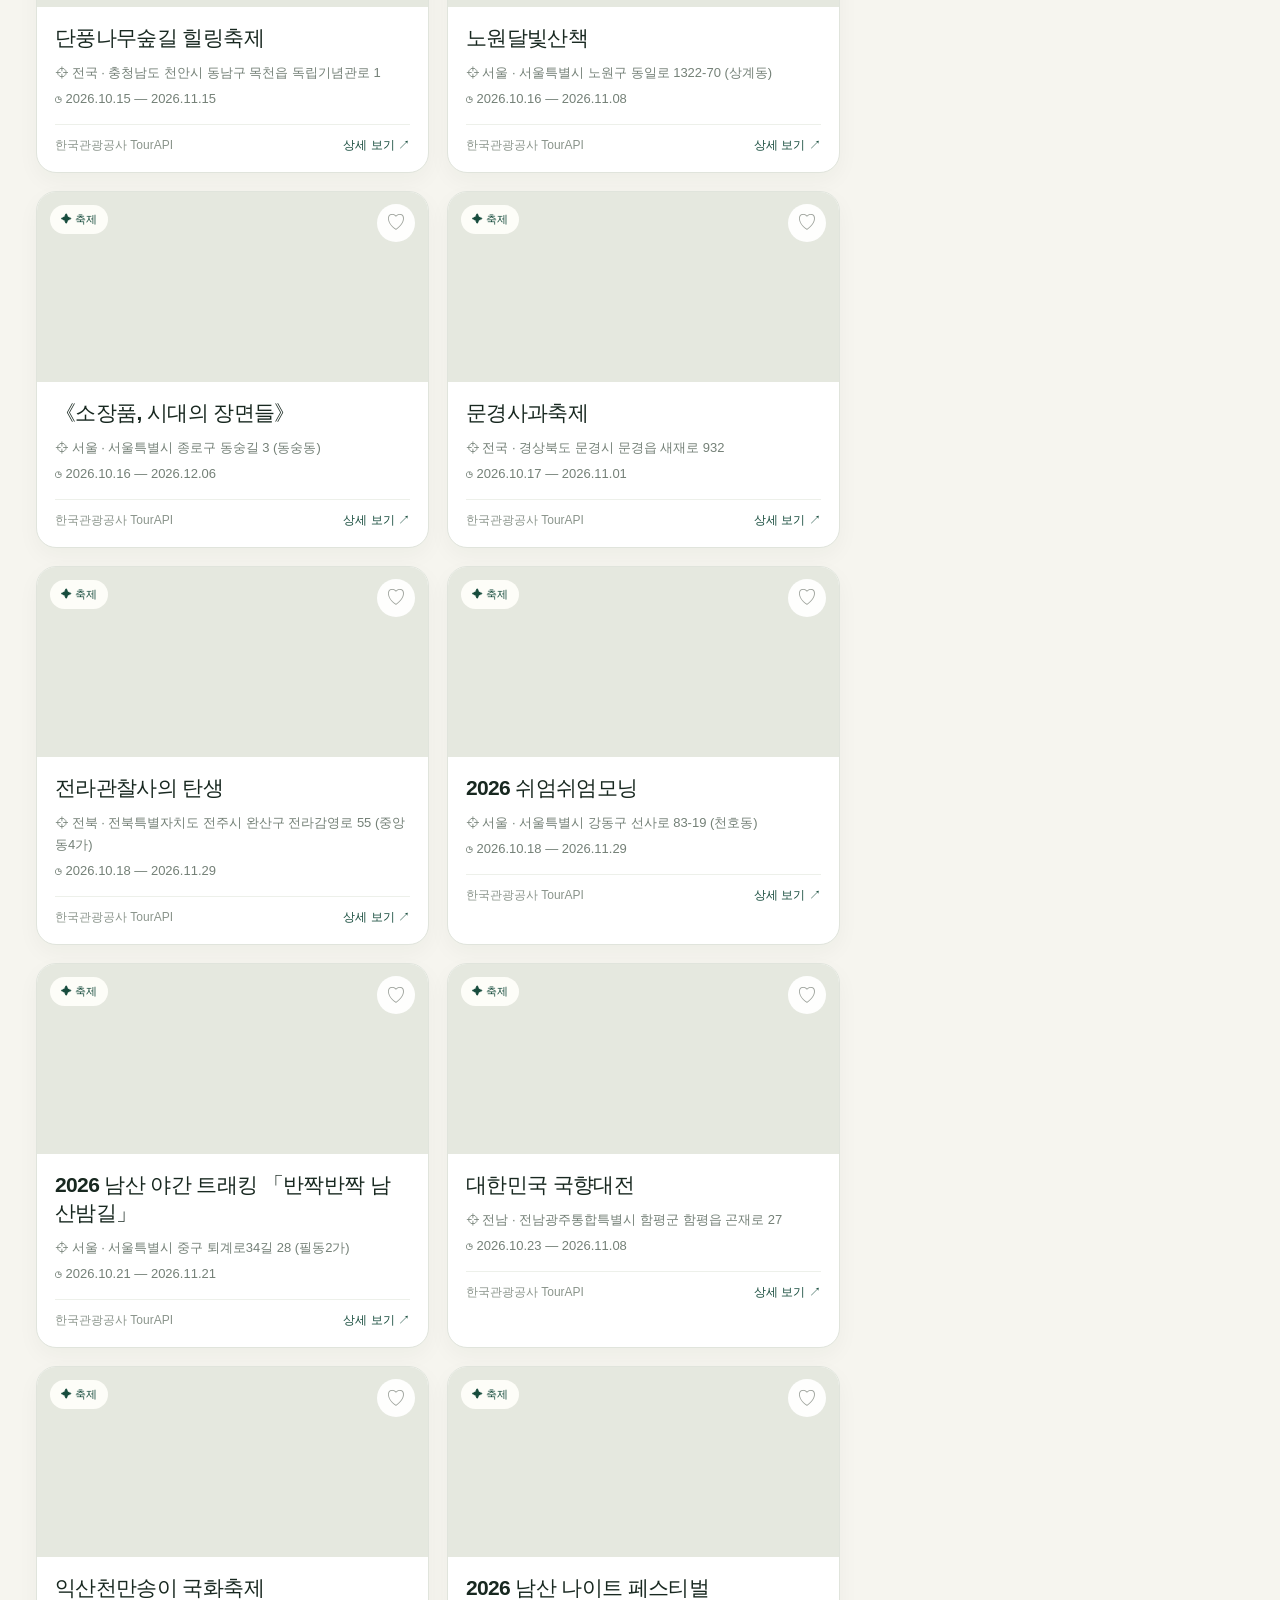
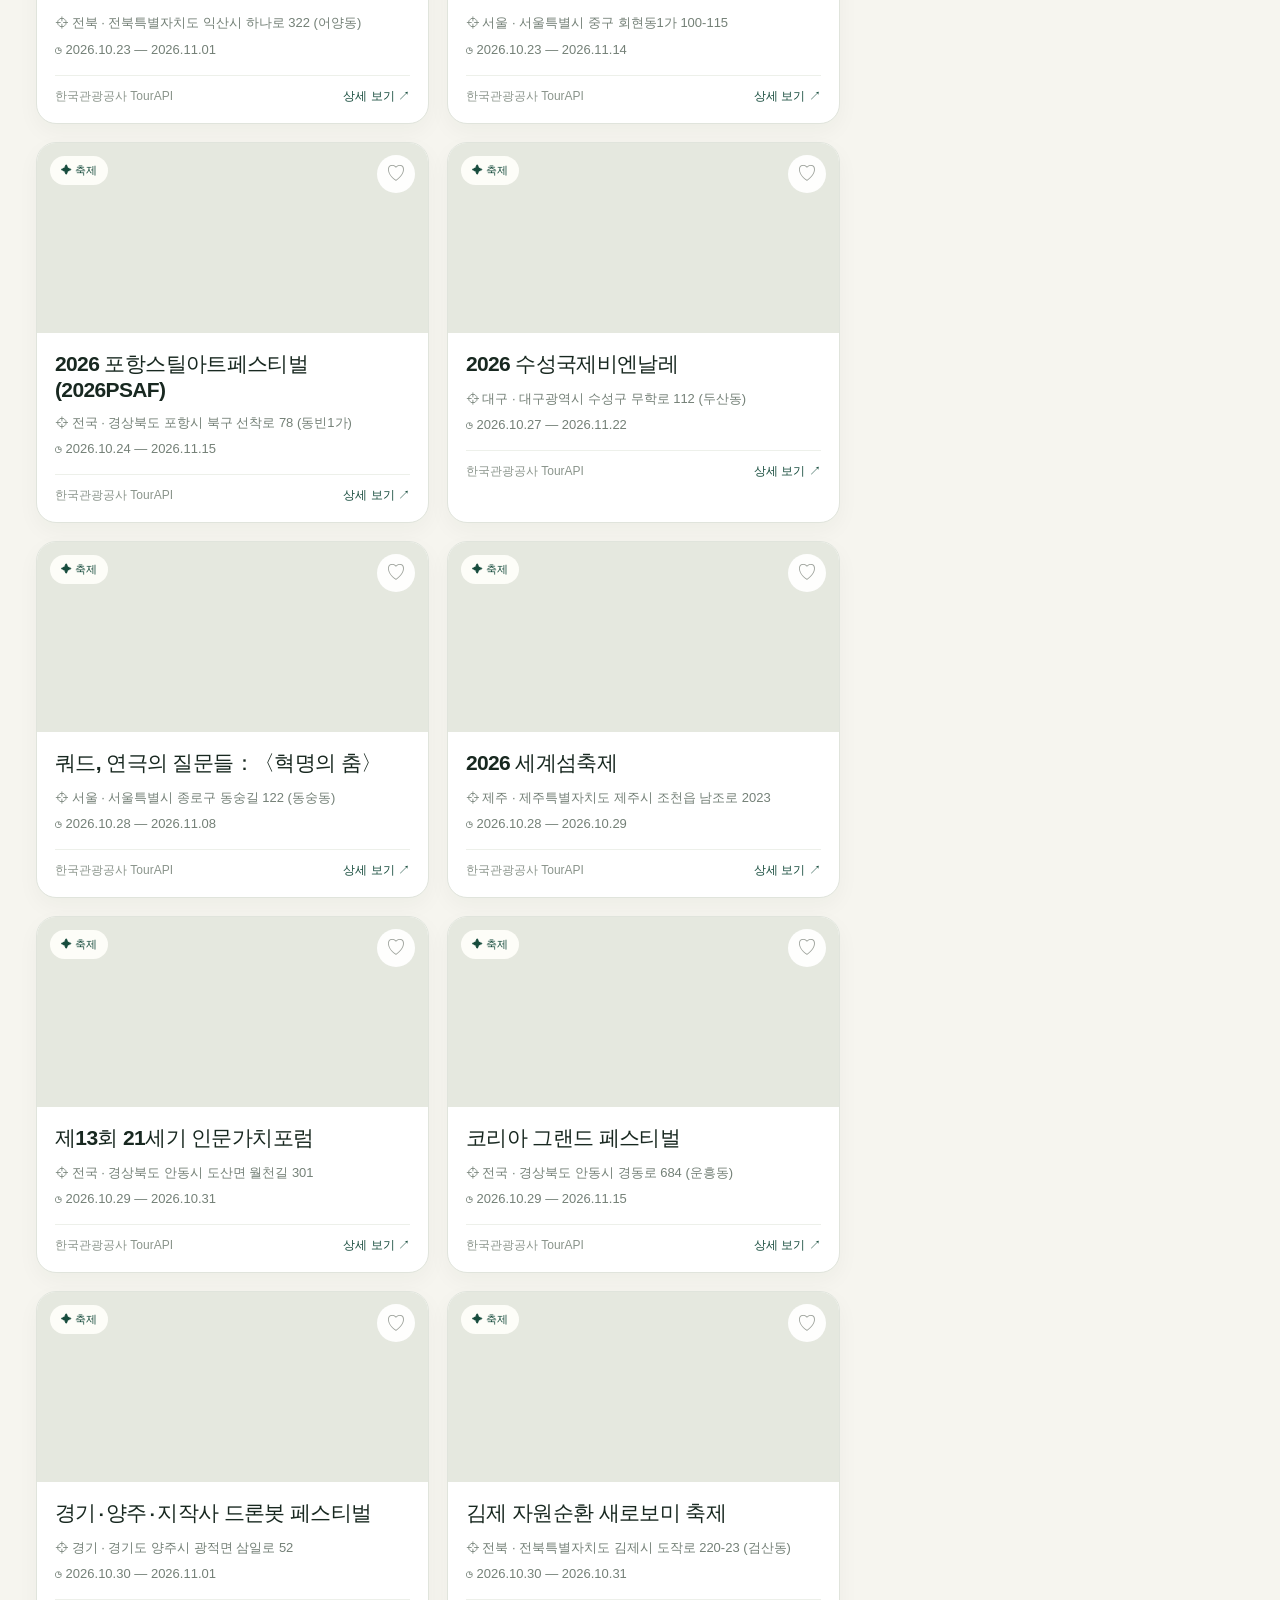
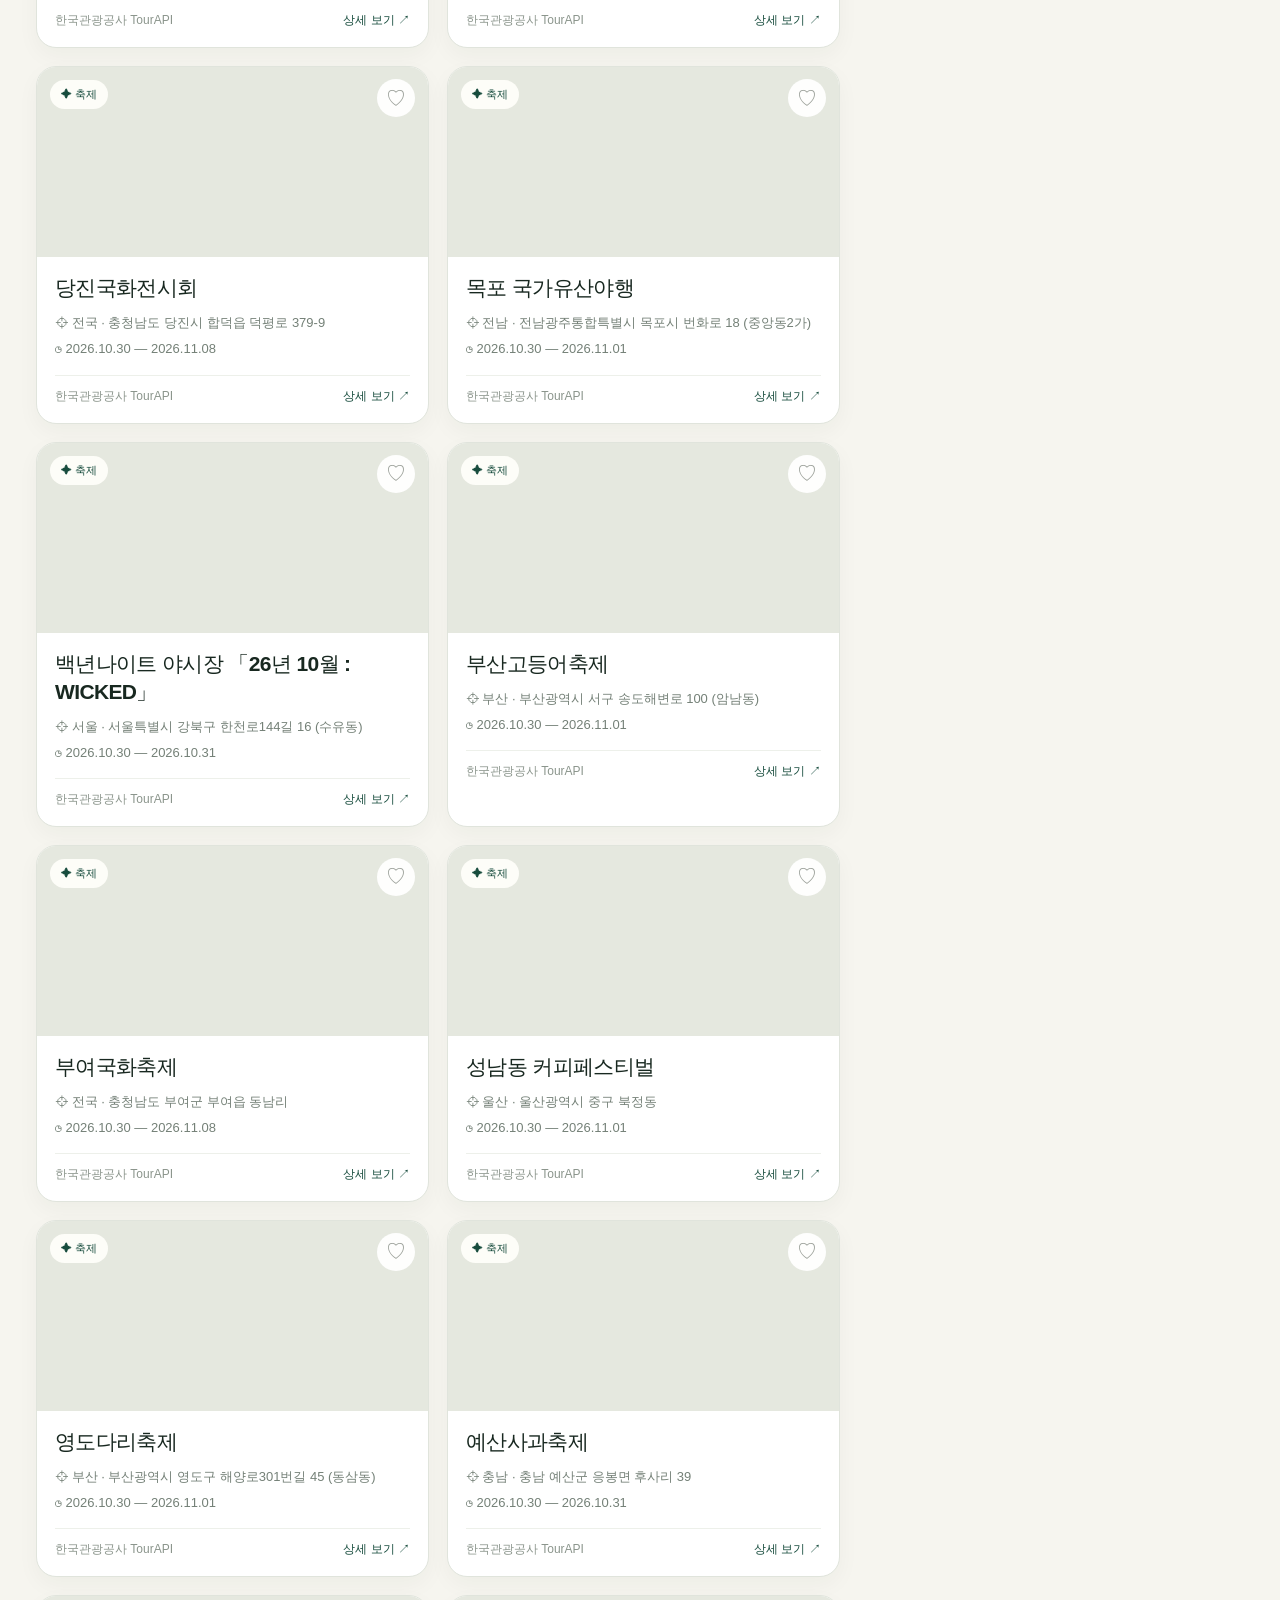
==== commit fb1a60bc: "Update index.html" ====
--- a/index.html
+++ b/index.html
@@ -13,7 +13,7 @@
     <section class="hero"><div><p class="eyebrow">FESTIVAL EXPLORER</p><h1>이번 계절,<br><em>어디로 떠날까요?</em></h1><p class="hero-copy">전국 축제를 찾고, 장소를 확인하고,<br>나만의 여행 계획에 담아보세요.</p><div class="hero-actions"><a class="button button-dark" href="#explore">축제 둘러보기 <span>↓</span></a><span class="mode-pill" id="mode-label">TourAPI 자료 확인 중</span></div></div><div class="hero-art"><img id="hero-image" src="https://kfescdn.visitkorea.or.kr/kfes/upload/contents/db/eff62395-e989-4993-b5ab-1b1808220401_215.jpg" alt="강릉커피축제 공식 페이지 사진"><div class="hero-caption"><span>SEASON PICK</span><strong id="hero-title">강릉커피축제</strong></div></div></section>
     <section class="stats-row"><article><span class="stat-icon">✳</span><div><small>현재 검색 결과</small><strong id="result-total">0</strong></div></article><article><span class="stat-icon lavender">⌖</span><div><small>축제 지역</small><strong id="region-total">0</strong></div></article><article><span class="stat-icon peach">♡</span><div><small>내가 찜한 축제</small><strong data-fav-count>0</strong></div></article></section>
     <section class="section" id="explore"><div class="section-heading"><div><p class="eyebrow">FIND YOUR FESTIVAL</p><h2>축제 탐색하기 <span class="sparkle">✦</span></h2></div><p id="results-caption">공공데이터포털 TourAPI 자료를 불러오고 있습니다.</p></div>
-      <div class="filters"><label class="searchbox"><span>⌕</span><input id="search" type="search" placeholder="축제명, 지역, 키워드로 검색" aria-label="축제 검색"></label><label class="selectbox">지역<select id="region"><option value="">전국</option><option>서울</option><option>강원</option><option>부산</option><option>광주</option><option>경기</option></select></label><label class="selectbox">시작일 이후<input id="after-date" type="date" aria-label="시작일 이후"></label><div class="chip-row" id="category-chips"><button class="chip active" data-category="">전체</button><button class="chip" data-category="꽃·자연">🌷 꽃·자연</button><button class="chip" data-category="음악·공연">♫ 음악·공연</button><button class="chip" data-category="문화·예술">✦ 문화·예술</button><button class="chip" data-category="먹거리">♨ 먹거리</button></div></div>
+      <div class="filters"><label class="searchbox"><span>⌕</span><input id="search" type="search" placeholder="축제명, 지역, 키워드로 검색" aria-label="축제 검색"></label><label class="selectbox">지역<select id="region"><option value="">전국</option><option>서울</option><option>부산</option><option>대구</option><option>인천</option><option>광주</option><option>대전</option><option>울산</option><option>세종</option><option>경기</option><option>강원</option><option>충북</option><option>충남</option><option>전북</option><option>전남·광주</option><option>경북</option><option>경남</option><option>제주</option></select></label><label class="selectbox">시작일 이후<input id="after-date" type="date" aria-label="시작일 이후"></label><div class="chip-row" id="category-chips"><button class="chip active" data-category="">전체</button><button class="chip" data-category="꽃·자연">🌷 꽃·자연</button><button class="chip" data-category="음악·공연">♫ 음악·공연</button><button class="chip" data-category="문화·예술">✦ 문화·예술</button><button class="chip" data-category="먹거리">♨ 먹거리</button></div></div>
       <div id="status" class="status" hidden></div><div class="content-grid"><div><div class="results-head"><div><h3>지금 주목할 축제 <span class="count-badge" id="visible-count">0</span></h3><p id="filter-caption">조건에 맞는 축제를 모았어요.</p></div><label class="sortbox">정렬<select id="sort"><option value="soon">일정순</option><option value="name">이름순</option><option value="region">지역순</option></select></label></div><div id="festival-grid" class="festival-grid"></div><div class="empty-state" id="empty" hidden><span>⌕</span><h3>조건에 맞는 축제가 없어요</h3><p>검색어나 필터를 바꿔 다시 찾아보세요.</p></div></div><aside class="chart-panel"><div class="panel-heading"><div><p class="eyebrow">RESULT ANALYSIS</p><h3>지역별 축제 수</h3></div><span class="chart-tag">현재 결과</span></div><div class="chart-wrap"><canvas id="region-chart" aria-label="지역별 축제 수 막대 차트"></canvas></div><p class="chart-note" id="chart-note">TourAPI 자료를 불러오는 중입니다.</p><div class="api-callout"><span>✦</span><div><strong>개인 인증키로 직접 조회</strong><p>공공데이터포털 승인 키를 이 브라우저에 입력하면 직접 요청합니다.</p><button id="api-open-inline" class="text-button">API 설정 열기 ↗</button></div></div></aside></div>
     </section>
   </main>
